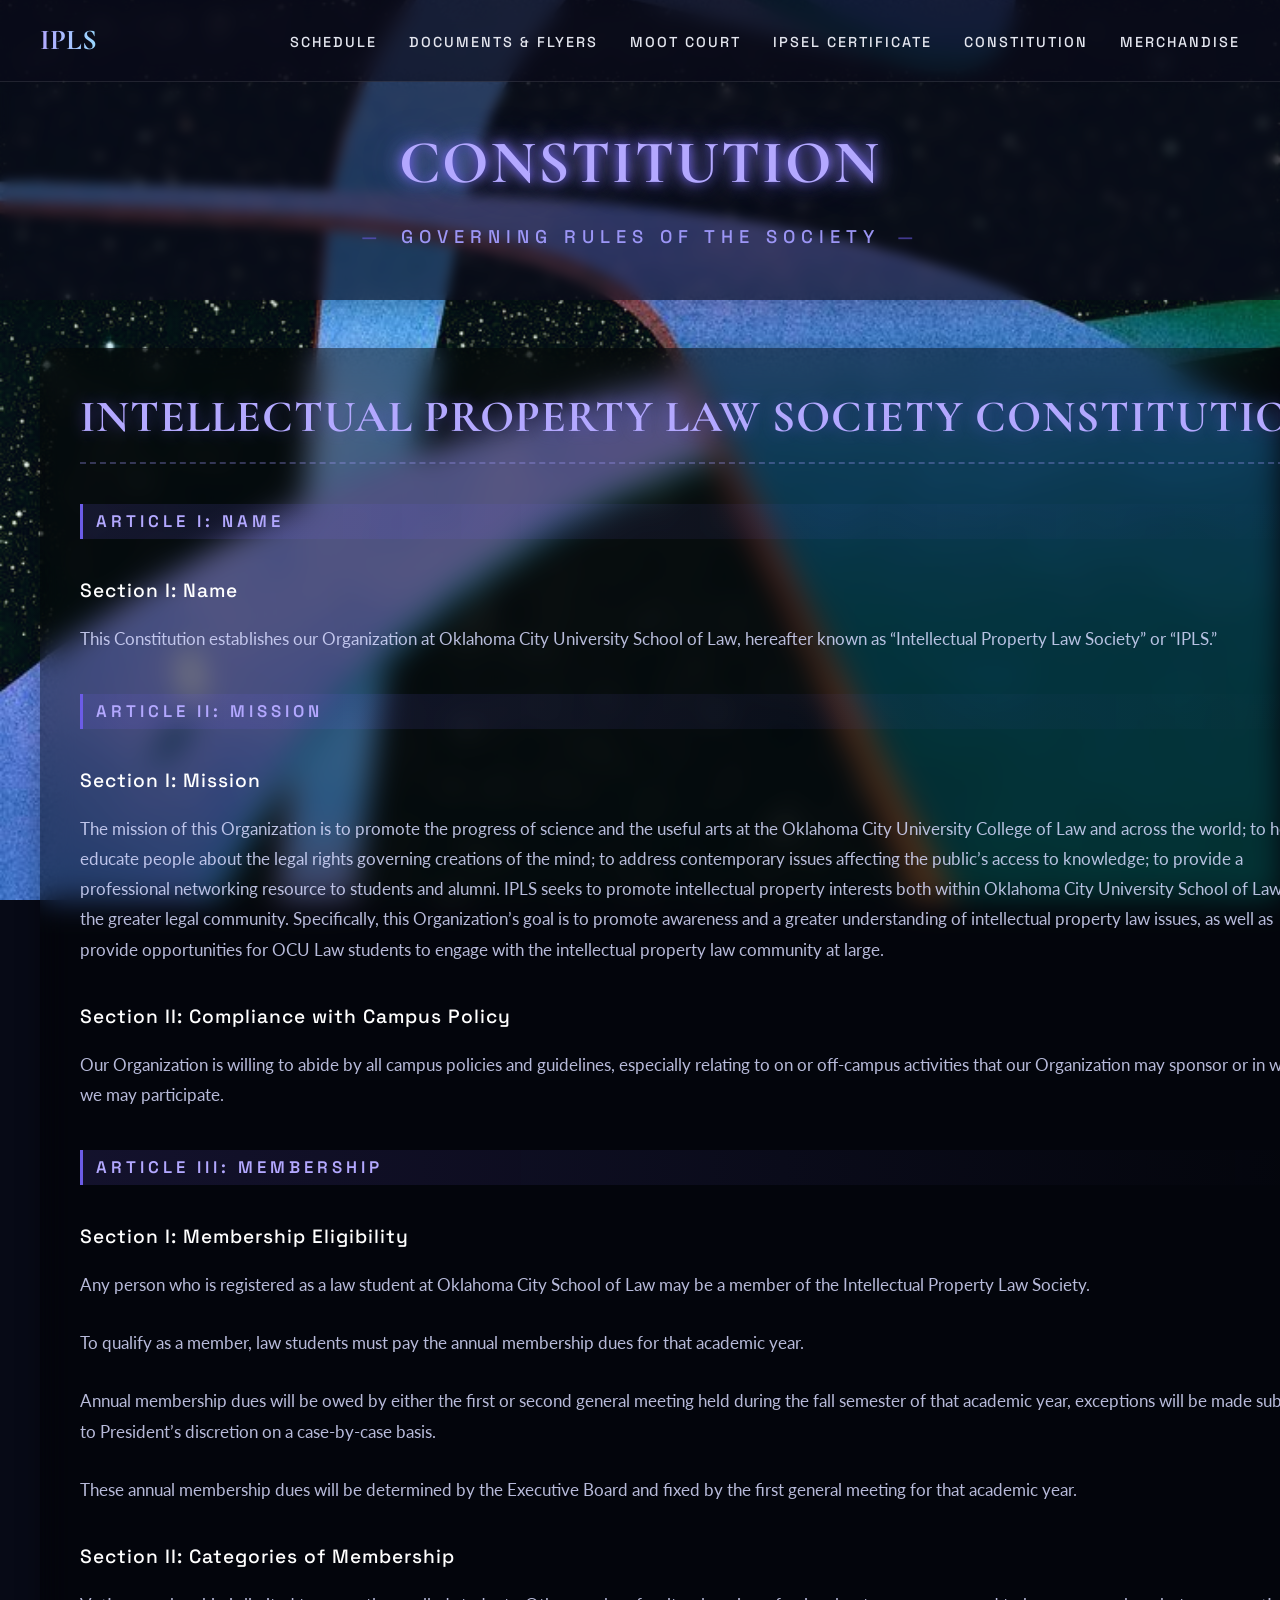
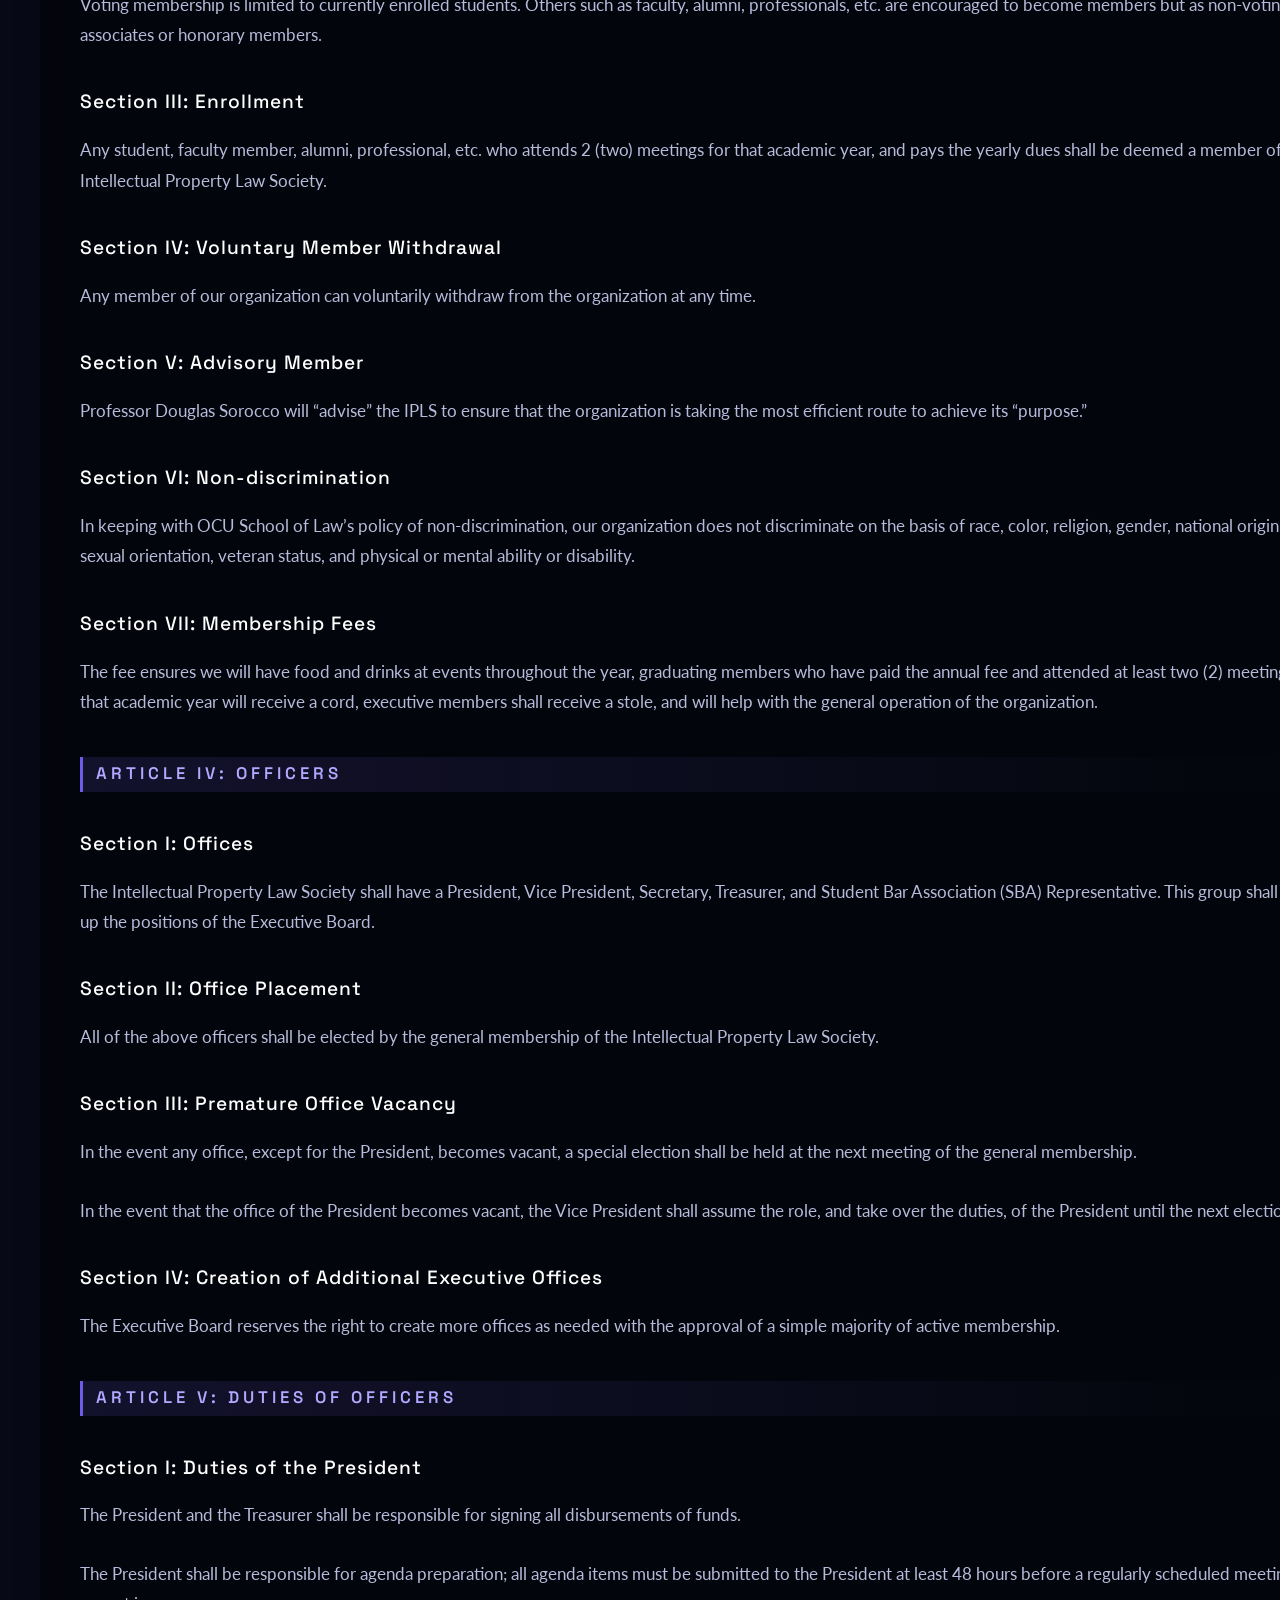
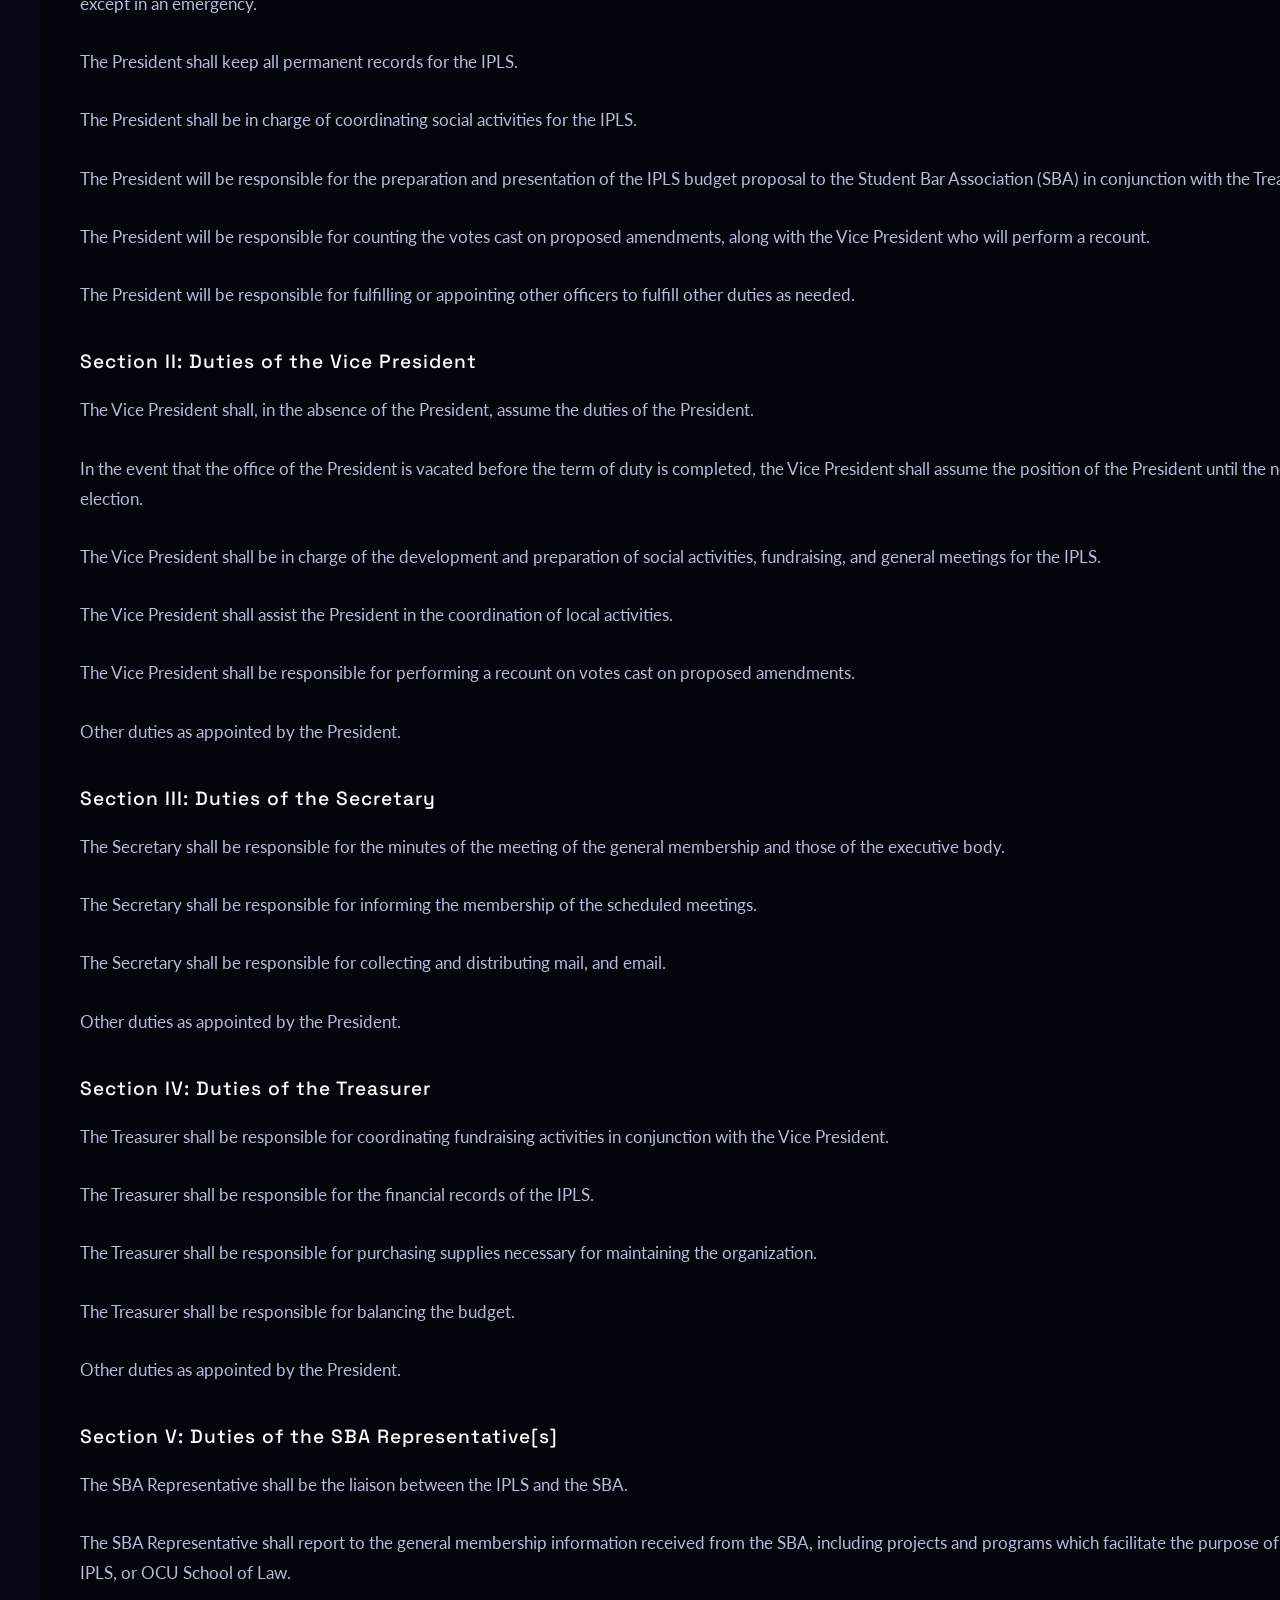
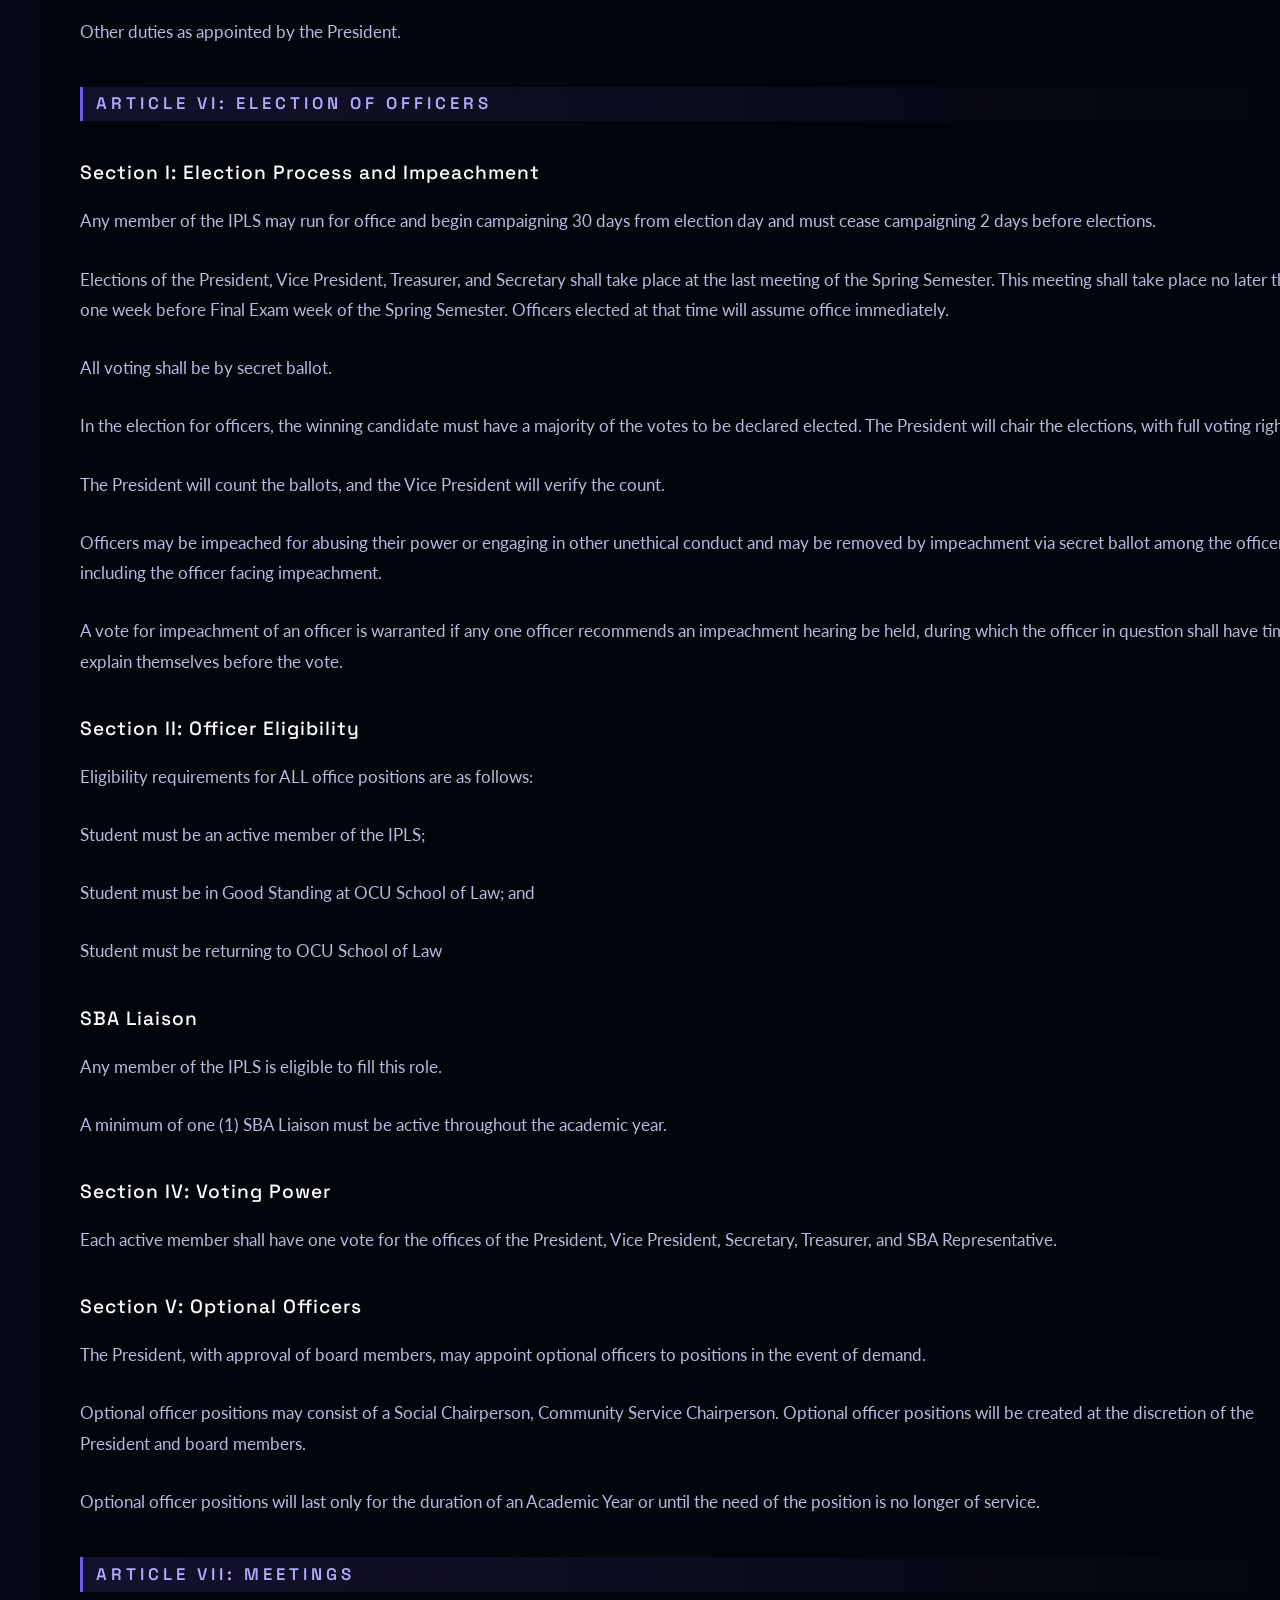
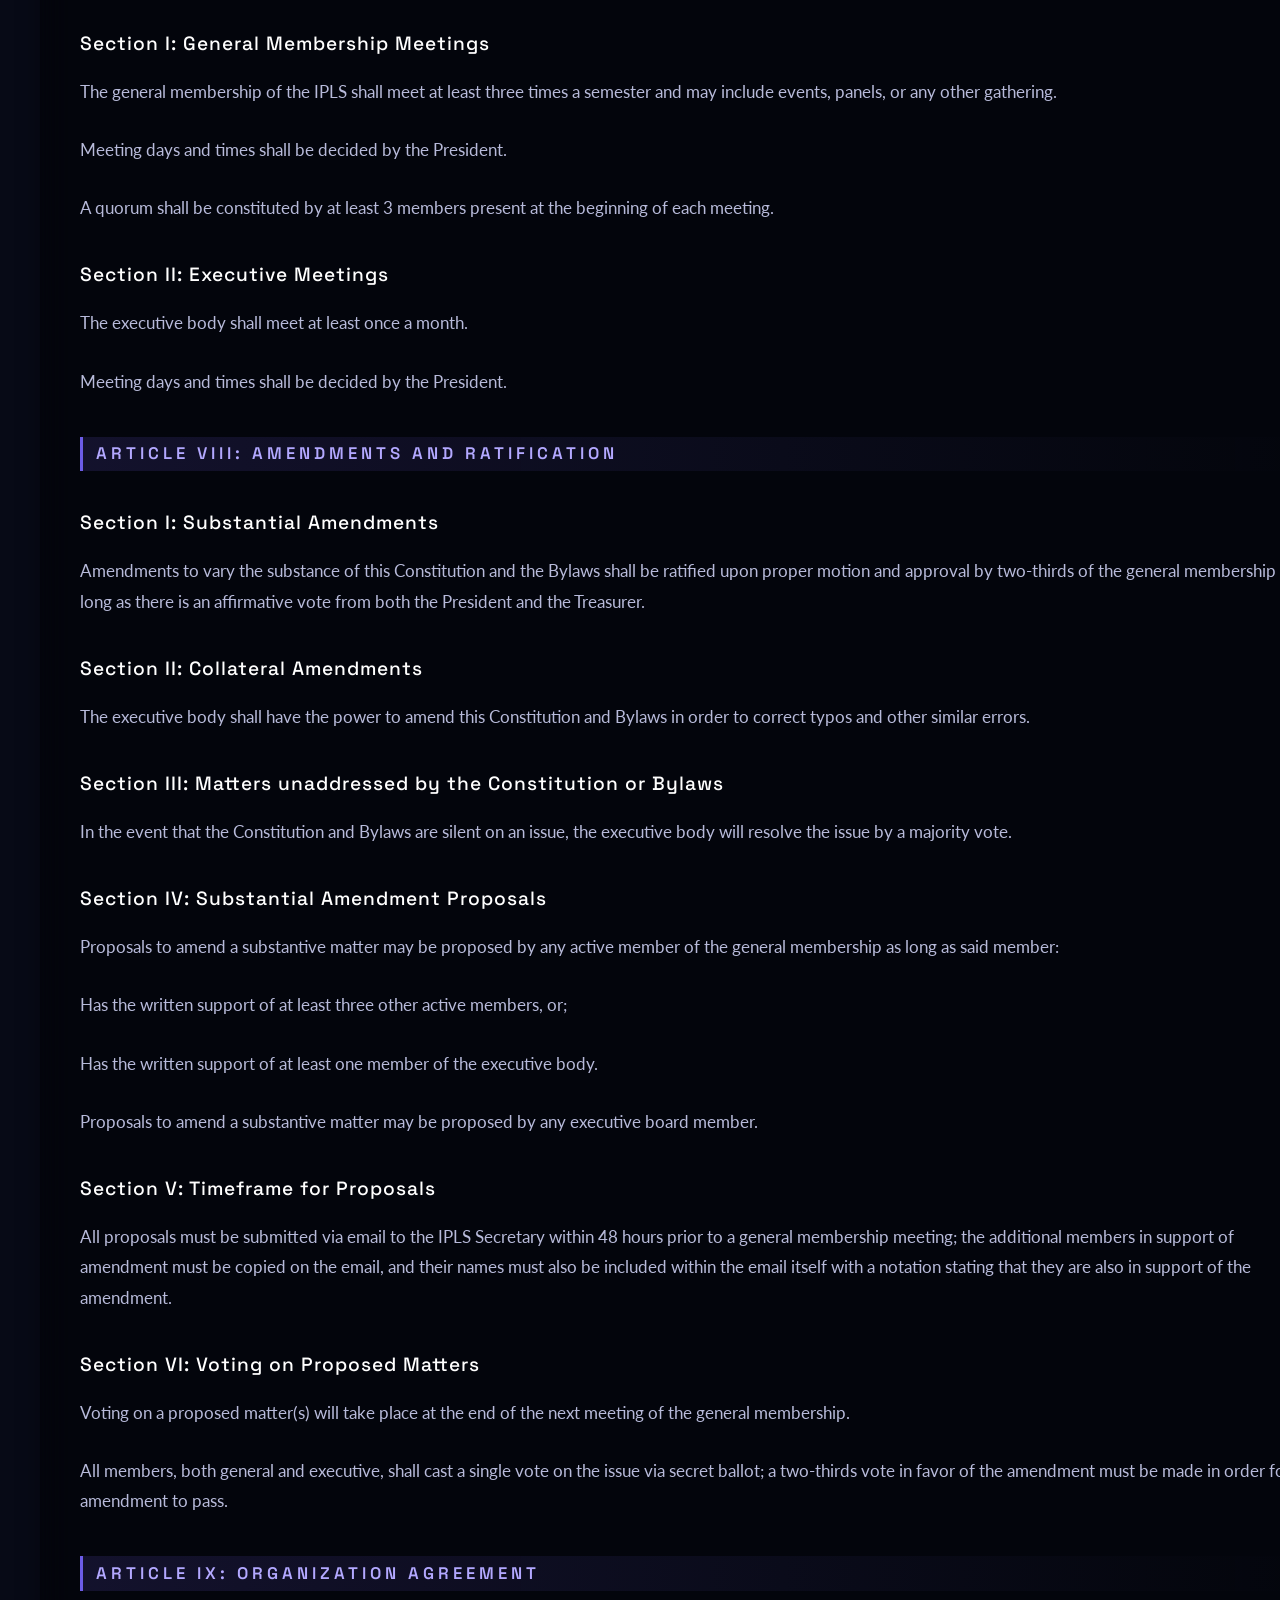
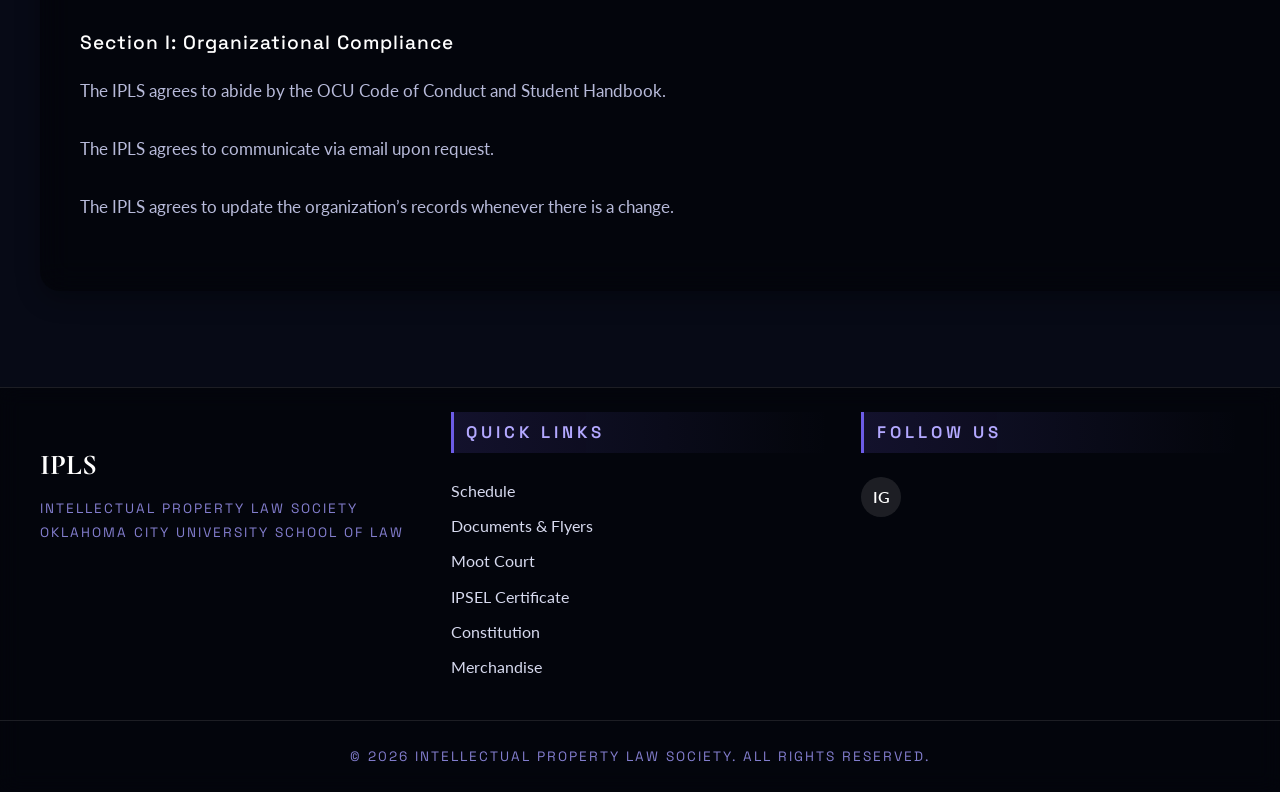
==== constitution.html @ 844cbfde "Initial IPLS website upload upload 1 -- 10/15/26" ====
<!DOCTYPE html>
<html lang="en">

<head>
  <meta charset="utf-8" />
  <meta name="viewport" content="width=device-width, initial-scale=1" />
  <title>Constitution • Intellectual Property Law Society</title>
  <link rel="icon" href="assets/images/icons/favicon.png" type="image/png" />
  <link rel="stylesheet" href="assets/css/styles.css" />
  <link
    href="https://fonts.googleapis.com/css2?family=Lato:wght@400;500&family=Cormorant+Garamond:wght@600;700&family=Space+Grotesk:wght@400;500&display=swap"
    rel="stylesheet">
  <script src="assets/js/main.js" defer></script>
</head>

<body>
  <!-- Top Navigation -->
  <nav class="top-nav">
    <div class="nav-container">
      <a href="index.html" class="nav-logo">IPLS</a>
      <div class="hamburger" id="hamburger">
        <span></span>
        <span></span>
        <span></span>
      </div>
      <ul class="nav-links" id="nav-links">
        <li><a href="schedule.html">Schedule</a></li>
        <li><a href="documents.html">Documents &amp; Flyers</a></li>
        <li><a href="moot-court.html">Moot Court</a></li>
        <li><a href="ipsel.html">IPSEL Certificate</a></li>
        <li><a href="constitution.html" class="active">Constitution</a></li>
        <li><a href="merchandise.html">Merchandise</a></li>
      </ul>
    </div>
  </nav>

  <!-- Aurora Shimmer Overlay -->
  <div class="aurora-shimmer"></div>

  <!-- Banner -->
  <header class="club-banner slide-up">
    <div class="container">
      <h1>Constitution</h1>
      <h2>Governing Rules of the Society</h2>
    </div>
  </header>

  <!-- Layout -->
  <main class="layout">
    <section class="card fade-in">
      <h1>Intellectual Property Law Society Constitution</h1>
      <h2>Article I: Name</h2>
      <h3>Section I: Name</h3>
      <p>This Constitution establishes our Organization at Oklahoma City University School of Law, hereafter known as “Intellectual Property Law Society” or “IPLS.”</p>
      <h2>Article II: Mission</h2>
      <h3>Section I: Mission</h3>
      <p>The mission of this Organization is to promote the progress of science and the useful arts at the Oklahoma City University College of Law and across the world; to help educate people about the legal rights governing creations of the mind; to address contemporary issues affecting the public’s access to knowledge; to provide a professional networking resource to students and alumni. IPLS seeks to promote intellectual property interests both within Oklahoma City University School of Law and the greater legal community. Specifically, this Organization’s goal is to promote awareness and a greater understanding of intellectual property law issues, as well as provide opportunities for OCU Law students to engage with the intellectual property law community at large.</p>
      <h3>Section II: Compliance with Campus Policy</h3>
      <p>Our Organization is willing to abide by all campus policies and guidelines, especially relating to on or off-campus activities that our Organization may sponsor or in which we may participate.</p>
      <h2>Article III: Membership</h2>
      <h3>Section I: Membership Eligibility</h3>
      <p>Any person who is registered as a law student at Oklahoma City School of Law may be a member of the Intellectual Property Law Society.</p>
      <p>To qualify as a member, law students must pay the annual membership dues for that academic year.</p>
      <p>Annual membership dues will be owed by either the first or second general meeting held during the fall semester of that academic year, exceptions will be made subject to President’s discretion on a case-by-case basis.</p>
      <p>These annual membership dues will be determined by the Executive Board and fixed by the first general meeting for that academic year.</p>
      <h3>Section II: Categories of Membership</h3>
      <p>Voting membership is limited to currently enrolled students. Others such as faculty, alumni, professionals, etc. are encouraged to become members but as non-voting associates or honorary members.</p>
      <h3>Section III: Enrollment</h3>
      <p>Any student, faculty member, alumni, professional, etc. who attends 2 (two) meetings for that academic year, and pays the yearly dues shall be deemed a member of the Intellectual Property Law Society.</p>
      <h3>Section IV: Voluntary Member Withdrawal</h3>
      <p>Any member of our organization can voluntarily withdraw from the organization at any time.</p>
      <h3>Section V: Advisory Member</h3>
      <p>Professor Douglas Sorocco will “advise” the IPLS to ensure that the organization is taking the most efficient route to achieve its “purpose.”</p>
      <h3>Section VI: Non-discrimination</h3>
      <p>In keeping with OCU School of Law’s policy of non-discrimination, our organization does not discriminate on the basis of race, color, religion, gender, national origin, age, sexual orientation, veteran status, and physical or mental ability or disability.</p>
      <h3>Section VII: Membership Fees</h3>
      <p>The fee ensures we will have food and drinks at events throughout the year, graduating members who have paid the annual fee and attended at least two (2) meetings that academic year will receive a cord, executive members shall receive a stole, and will help with the general operation of the organization.</p>
      <h2>Article IV: Officers</h2>
      <h3>Section I: Offices</h3>
      <p>The Intellectual Property Law Society shall have a President, Vice President, Secretary, Treasurer, and Student Bar Association (SBA) Representative. This group shall make up the positions of the Executive Board.</p>
      <h3>Section II: Office Placement</h3>
      <p>All of the above officers shall be elected by the general membership of the Intellectual Property Law Society.</p>
      <h3>Section III: Premature Office Vacancy</h3>
      <p>In the event any office, except for the President, becomes vacant, a special election shall be held at the next meeting of the general membership.</p>
      <p>In the event that the office of the President becomes vacant, the Vice President shall assume the role, and take over the duties, of the President until the next election.</p>
      <h3>Section IV: Creation of Additional Executive Offices</h3>
      <p>The Executive Board reserves the right to create more offices as needed with the approval of a simple majority of active membership.</p>
      <h2>Article V: Duties of Officers</h2>
      <h3>Section I: Duties of the President</h3>
      <p>The President and the Treasurer shall be responsible for signing all disbursements of funds.</p>
      <p>The President shall be responsible for agenda preparation; all agenda items must be submitted to the President at least 48 hours before a regularly scheduled meeting, except in an emergency.</p>
      <p>The President shall keep all permanent records for the IPLS.</p>
      <p>The President shall be in charge of coordinating social activities for the IPLS.</p>
      <p>The President will be responsible for the preparation and presentation of the IPLS budget proposal to the Student Bar Association (SBA) in conjunction with the Treasurer.</p>
      <p>The President will be responsible for counting the votes cast on proposed amendments, along with the Vice President who will perform a recount.</p>
      <p>The President will be responsible for fulfilling or appointing other officers to fulfill other duties as needed.</p>
      <h3>Section II: Duties of the Vice President</h3>
      <p>The Vice President shall, in the absence of the President, assume the duties of the President.</p>
      <p>In the event that the office of the President is vacated before the term of duty is completed, the Vice President shall assume the position of the President until the next election.</p>
      <p>The Vice President shall be in charge of the development and preparation of social activities, fundraising, and general meetings for the IPLS.</p>
      <p>The Vice President shall assist the President in the coordination of local activities.</p>
      <p>The Vice President shall be responsible for performing a recount on votes cast on proposed amendments.</p>
      <p>Other duties as appointed by the President.</p>
      <h3>Section III: Duties of the Secretary</h3>
      <p>The Secretary shall be responsible for the minutes of the meeting of the general membership and those of the executive body.</p>
      <p>The Secretary shall be responsible for informing the membership of the scheduled meetings.</p>
      <p>The Secretary shall be responsible for collecting and distributing mail, and email.</p>
      <p>Other duties as appointed by the President.</p>
      <h3>Section IV: Duties of the Treasurer</h3>
      <p>The Treasurer shall be responsible for coordinating fundraising activities in conjunction with the Vice President.</p>
      <p>The Treasurer shall be responsible for the financial records of the IPLS.</p>
      <p>The Treasurer shall be responsible for purchasing supplies necessary for maintaining the organization.</p>
      <p>The Treasurer shall be responsible for balancing the budget.</p>
      <p>Other duties as appointed by the President.</p>
      <h3>Section V: Duties of the SBA Representative[s]</h3>
      <p>The SBA Representative shall be the liaison between the IPLS and the SBA.</p>
      <p>The SBA Representative shall report to the general membership information received from the SBA, including projects and programs which facilitate the purpose of the IPLS, or OCU School of Law.</p>
      <p>Other duties as appointed by the President.</p>
      <h2>Article VI: Election of Officers</h2>
      <h3>Section I: Election Process and Impeachment</h3>
      <p>Any member of the IPLS may run for office and begin campaigning 30 days from election day and must cease campaigning 2 days before elections.</p>
      <p>Elections of the President, Vice President, Treasurer, and Secretary shall take place at the last meeting of the Spring Semester. This meeting shall take place no later than one week before Final Exam week of the Spring Semester. Officers elected at that time will assume office immediately.</p>
      <p>All voting shall be by secret ballot.</p>
      <p>In the election for officers, the winning candidate must have a majority of the votes to be declared elected. The President will chair the elections, with full voting rights.</p>
      <p>The President will count the ballots, and the Vice President will verify the count.</p>
      <p>Officers may be impeached for abusing their power or engaging in other unethical conduct and may be removed by impeachment via secret ballot among the officers, not including the officer facing impeachment.</p>
      <p>A vote for impeachment of an officer is warranted if any one officer recommends an impeachment hearing be held, during which the officer in question shall have time to explain themselves before the vote.</p>
      <h3>Section II: Officer Eligibility</h3>
      <p>Eligibility requirements for ALL office positions are as follows:</p>
      <p>Student must be an active member of the IPLS;</p>
      <p>Student must be in Good Standing at OCU School of Law; and</p>
      <p>Student must be returning to OCU School of Law</p>
      <h3>SBA Liaison</h3>
      <p>Any member of the IPLS is eligible to fill this role.</p>
      <p>A minimum of one (1)  SBA Liaison must be active throughout the academic year.</p>
      <h3>Section IV: Voting Power</h3>
      <p>Each active member shall have one vote for the offices of the President, Vice President, Secretary, Treasurer, and SBA Representative.</p>
      <h3>Section V: Optional Officers</h3>
      <p>The President, with approval of board members, may appoint optional officers to positions in the event of demand.</p>
      <p>Optional officer positions may consist of a Social Chairperson, Community Service Chairperson. Optional officer positions will be created at the discretion of the President and board members.</p>
      <p>Optional officer positions will last only for the duration of an Academic Year or until the need of the position is no longer of service.</p>
      <h2>Article VII: Meetings</h2>
      <h3>Section I: General Membership Meetings</h3>
      <p>The general membership of the IPLS shall meet at least three times a semester and may include events, panels, or any other gathering.</p>
      <p>Meeting days and times shall be decided by the President.</p>
      <p>A quorum shall be constituted by at least 3 members present at the beginning of each meeting.</p>
      <h3>Section II: Executive Meetings</h3>
      <p>The executive body shall meet at least once a month.</p>
      <p>Meeting days and times shall be decided by the President.</p>
      <h2>Article VIII: Amendments and Ratification</h2>
      <h3>Section I: Substantial Amendments</h3>
      <p>Amendments to vary the substance of this Constitution and the Bylaws shall be ratified upon proper motion and approval by two-thirds of the general membership as long as there is an affirmative vote from both the President and the Treasurer.</p>
      <h3>Section II: Collateral Amendments</h3>
      <p>The executive body shall have the power to amend this Constitution and Bylaws in order to correct typos and other similar errors.</p>
      <h3>Section III: Matters unaddressed by the Constitution or Bylaws</h3>
      <p>In the event that the Constitution and Bylaws are silent on an issue, the executive body will resolve the issue by a majority vote.</p>
      <h3>Section IV: Substantial Amendment Proposals</h3>
      <p>Proposals to amend a substantive matter may be proposed by any active member of the general membership as long as said member:</p>
      <p>Has the written support of at least three other active members, or;</p>
      <p>Has the written support of at least one member of the executive body.</p>
      <p>Proposals to amend a substantive matter may be proposed by any executive board member.</p>
      <h3>Section V: Timeframe for Proposals</h3>
      <p>All proposals must be submitted via email to the IPLS Secretary within 48 hours prior to a general membership meeting; the additional members in support of amendment must be copied on the email, and their names must also be included within the email itself with a notation stating that they are also in support of the amendment.</p>
      <h3>Section VI: Voting on Proposed Matters</h3>
      <p>Voting on a proposed matter(s) will take place at the end of the next meeting of the general membership.</p>
      <p>All members, both general and executive, shall cast a single vote on the issue via secret ballot; a two-thirds vote in favor of the amendment must be made in order for the amendment to pass.</p>
      <h2>Article IX: Organization Agreement</h2>
      <h3>Section I: Organizational Compliance</h3>
      <p>The IPLS agrees to abide by the OCU Code of Conduct and Student Handbook.</p>
      <p>The IPLS agrees to communicate via email upon request.</p>
      <p>The IPLS agrees to update the organization’s records whenever there is a change.</p>
    </section>
  </main>

  <!-- Site Footer -->
  <footer class="site-footer">
    <div class="footer-inner">
      <div class="footer-grid">
        <div class="footer-brand">
          <h3>IPLS</h3>
          <p>Intellectual Property Law Society<br>Oklahoma City University School of Law</p>
        </div>
        <div class="footer-links">
          <h4>Quick Links</h4>
          <ul>
            <li><a href="schedule.html">Schedule</a></li>
            <li><a href="documents.html">Documents &amp; Flyers</a></li>
            <li><a href="moot-court.html">Moot Court</a></li>
            <li><a href="ipsel.html">IPSEL Certificate</a></li>
            <li><a href="constitution.html">Constitution</a></li>
            <li><a href="merchandise.html">Merchandise</a></li>
          </ul>
        </div>
        <div class="footer-social">
          <h4>Follow Us</h4>
          <div class="social-icons">
            <a href="[INSERT INSTAGRAM LINK HERE]" target="_blank" rel="noopener noreferrer" class="social-icon" title="Follow Us on Instagram">IG</a>
          </div>
        </div>
      </div>
      <div class="footer-bottom">
        <p>&copy; 2026 Intellectual Property Law Society. All rights reserved.</p>
      </div>
    </div>
  </footer>
</body>

</html>
---- assets/css/styles.css ----
/* ================================
   OCU LAW | IPLS Website Styles
   Theme: Cosmic Highways Edition
   ================================ */

/* --- Global Typography & Background --- */
html,
body {
  background-color: #070a16;
  /* fallback tone */
}

body {
  font-family: "Lato", sans-serif;
  line-height: 1.7;
  color: #d8dbff;
  margin: 0;

  /* Background image: Cosmic Highways */
  background:
    linear-gradient(rgba(5, 10, 25, 0.85), rgba(5, 10, 25, 0.85)),
    url("../images/backgrounds/Cosmic-Highways.jpg") center bottom / cover no-repeat fixed;
  background-attachment: fixed;
  background-size: cover;
  background-repeat: no-repeat;
  background-blend-mode: lighten;
  animation: cosmicDrift 240s ease-in-out infinite alternate;
  overflow-x: hidden;
}

/* Subtle animated cosmic drift */
@keyframes cosmicDrift {
  0% {
    background-position: center bottom;
  }

  50% {
    background-position: center 85%;
  }

  100% {
    background-position: center bottom;
  }
}

/* --- Aurora shimmer overlay (optional artistic glow) --- */
.aurora-shimmer {
  position: fixed;
  inset: 0;
  background: linear-gradient(120deg,
      rgba(150, 200, 255, 0.05),
      rgba(255, 200, 250, 0.08),
      rgba(180, 255, 230, 0.05));
  background-size: 400% 400%;
  mix-blend-mode: overlay;
  animation: auroraFlow 90s ease-in-out infinite;
  pointer-events: none;
  z-index: -1;
}

@keyframes auroraFlow {
  0% {
    background-position: 0% 50%;
  }

  50% {
    background-position: 100% 50%;
  }

  100% {
    background-position: 0% 50%;
  }
}

/* --- Banner --- */
.club-banner {
  position: relative;
  text-align: center;
  padding: 3rem 0;
  background: rgba(10, 10, 25, 0.65);
  backdrop-filter: blur(6px);
  box-shadow: 0 6px 30px rgba(0, 0, 0, 0.25);
}

.club-banner h1 {
  font-family: "Cormorant Garamond", serif;
  font-size: 3.8rem; /* Adjusted slightly to fit single line better */
  font-weight: 700;
  letter-spacing: 2px;
  line-height: 1.1;
  margin: 0;
  color: #b3a8ff;
  text-transform: uppercase;
  white-space: nowrap; /* Force 1 line */
  animation: retroGlowShift 8s ease-in-out infinite alternate;
  text-shadow:
    0 0 10px #6c5ce7,
    0 0 20px #a29bfe,
    0 0 40px rgba(108, 92, 231, 0.4);
}

@keyframes retroGlowShift {
  0% { color: #b3a8ff; } /* Pale lavender */
  50% { color: #ffd6ff; } /* Pale pink */
  100% { color: #9ad8ff; } /* Pale cyan */
}

.club-banner h2 {
  font-family: "Space Grotesk", sans-serif;
  font-size: 1.15rem;
  font-weight: 500;
  letter-spacing: 6px;
  color: #a29bfe;
  opacity: 0.95;
  margin: 1.5rem 0 0 0;
  text-transform: uppercase;
  position: relative;
  display: inline-block;
  padding: 0 1rem;
}

.club-banner h2::before,
.club-banner h2::after {
  content: "—";
  position: absolute;
  color: #6c5ce7;
  opacity: 0.6;
}

.club-banner h2::before { left: -1.5rem; }
.club-banner h2::after { right: -1.5rem; }

/* --- Layout --- */
.layout {
  display: flex;
  flex-wrap: wrap;
  gap: 2rem;
  padding: 3rem 2rem;
  max-width: 1200px;
  margin: 0 auto;
}

/* --- Sidebar --- */
.sidebar {
  flex: 1 1 220px;
  max-width: 250px;
  padding: 1.25rem;
  background: rgba(0, 0, 0, 0.4);
  border-radius: 1rem;
  box-shadow: 0 4px 16px rgba(0, 0, 0, 0.25);
  backdrop-filter: blur(12px);
}

.sidebar ul {
  list-style: none;
  padding: 0;
  margin: 0;
}

.sidebar li {
  margin-bottom: 0.9rem;
}

.sidebar a {
  font-family: "Space Grotesk", sans-serif;
  color: #a29bfe;
  text-decoration: none;
  font-weight: 500;
  text-transform: uppercase;
  letter-spacing: 2px;
  font-size: 0.9rem;
  transition: color 0.3s ease, transform 0.2s ease;
}

.sidebar a:hover {
  color: #ffd4f8;
  transform: translateX(4px);
}

/* --- Main Card --- */
.card {
  flex: 3 1 700px;
  background: rgba(0, 0, 0, 0.45);
  backdrop-filter: blur(15px);
  border-radius: 1.25rem;
  padding: 2.5rem;
  box-shadow: 0 8px 25px rgba(0, 0, 0, 0.3);
  transition: transform 0.3s ease, box-shadow 0.3s ease;
}

.card:hover {
  transform: translateY(-2px);
  box-shadow: 0 12px 30px rgba(0, 0, 0, 0.4);
}

.card h1,
.card h2,
.card h3 {
  color: #ffffff;
  font-family: "Space Grotesk", sans-serif;
  font-weight: 500;
  margin-top: 2.5rem;
  margin-bottom: 1.25rem;
  line-height: 1.3;
}

.card h1 {
  font-family: "Cormorant Garamond", serif;
  font-size: 2.8rem; /* Adjusted to fit layout without wrapping */
  font-weight: 700;
  letter-spacing: 1px;
  margin-top: 0;
  margin-bottom: 2.5rem;
  text-transform: uppercase;
  color: #b3a8ff;
  white-space: nowrap; /* Force 1 line */
  animation: retroGlowShift 8s ease-in-out infinite alternate;
  text-shadow: 0 0 15px rgba(108, 92, 231, 0.5);
  border-bottom: 2px dashed rgba(162, 155, 254, 0.3);
  padding-bottom: 1rem;
}

.card h2 {
  font-size: 1.05rem;
  letter-spacing: 4px;
  text-transform: uppercase;
  color: #b3a8ff;
  border-left: 3px solid #6c5ce7;
  padding-left: 0.8rem;
  margin-bottom: 1.5rem;
  display: block;
  background: linear-gradient(90deg, rgba(108, 92, 231, 0.15) 0%, transparent 100%);
  padding: 0.4rem 0.8rem;
  font-weight: 600;
}

.card h3 {
  font-size: 1.2rem;
  letter-spacing: 1px;
}

.card p {
  color: #d8dbff;
  font-family: "Lato", sans-serif;
  font-size: 1.05rem;
  line-height: 1.8;
  margin-bottom: 1.75rem;
  font-weight: 400;
  opacity: 0.85;
}

.card ul {
  font-family: "Lato", sans-serif;
  color: #d8dbff;
  font-size: 1.05rem;
  line-height: 1.8;
  margin-bottom: 2rem;
  padding-left: 0;
  list-style: none;
  /* Custom markers */
}

.card li {
  margin-bottom: 0.85rem;
  padding-left: 1.5rem;
  position: relative;
  opacity: 0.85;
}

.card li::before {
  content: "▹";
  /* Retro-tech bullet */
  position: absolute;
  left: 0;
  color: #a29bfe;
  font-size: 1.1rem;
}

/* --- Executive Board Grid --- */
.board-grid {
  display: grid;
  grid-template-columns: repeat(auto-fit, minmax(250px, 1fr));
  gap: 1.5rem;
  margin-top: 2rem;
}

.board-card {
  background: rgba(0, 0, 0, 0.45);
  backdrop-filter: blur(12px);
  border-radius: 1rem;
  padding: 1.5rem;
  box-shadow: 0 4px 20px rgba(0, 0, 0, 0.25);
  transition: transform 0.3s ease, box-shadow 0.3s ease;
}

.board-card:hover {
  transform: translateY(-3px);
  box-shadow: 0 8px 25px rgba(0, 0, 0, 0.4);
}

.board-card h3 {
  font-family: "Space Grotesk", sans-serif;
  font-size: 1.35rem;
  letter-spacing: 1.5px;
  text-transform: uppercase;
  color: #e8e4ff;
  margin-top: 0;
  margin-bottom: 0.4rem;
  text-shadow: 0 0 5px rgba(232, 228, 255, 0.4);
}

.board-card .role {
  font-family: "Space Grotesk", sans-serif;
  font-size: 0.85rem;
  letter-spacing: 2px;
  text-transform: uppercase;
  font-weight: 500;
  color: #a29bfe;
  margin-bottom: 1rem;
}

.board-card p {
  font-family: "Lato", sans-serif;
  font-size: 0.95rem;
  line-height: 1.6;
  opacity: 0.85;
}

.board-card .chip {
  display: inline-block;
  background: rgba(162, 155, 254, 0.15);
  color: #d8dbff;
  border-radius: 4px;
  padding: 0.3rem 0.6rem;
  font-family: "Space Grotesk", sans-serif;
  font-size: 0.75rem;
  text-transform: uppercase;
  letter-spacing: 1px;
  margin-right: 0.4rem;
  margin-bottom: 0.4rem;
}

/* --- Headshots --- */
.headshot {
  width: 100px;
  height: 100px;
  border-radius: 50%;
  object-fit: cover;
  margin-bottom: 1rem;
  border: 3px solid rgba(255, 255, 255, 0.2);
  box-shadow: 0 4px 15px rgba(0, 0, 0, 0.3);
  display: block;
}

/* --- Card Links (e.g., LinkedIn) --- */
.card-contact-row {
  display: flex;
  align-items: center;
  justify-content: flex-start;
  gap: 1.5rem;
  margin-top: 0.5rem;
}

.card-contact-row .mailto {
  margin: 0;
}

.card-social-link {
  display: inline-flex;
  align-items: center;
  justify-content: center;
  width: 32px;
  height: 32px;
  color: #c8baff;
  text-decoration: none;
  border-radius: 50%;
  background: rgba(255, 255, 255, 0.05);
  transition: all 0.3s ease;
}

.card-social-link:hover {
  background: rgba(255, 255, 255, 0.15);
  color: #fff;
  transform: translateY(-2px);
  box-shadow: 0 4px 10px rgba(162, 155, 254, 0.2);
}

.card-social-link svg {
  width: 16px;
  height: 16px;
  fill: currentColor;
}

/* --- Advisor Section (Improved Spacing & Readability) --- */
.advisor {
  margin-top: 4rem;
  /* more space above */
  padding: 2rem 0 3.5rem 0;
  /* padding top/bottom for breathing room */
  border-top: 1px solid rgba(255, 255, 255, 0.15);
  display: grid;
  grid-template-columns: 1.2fr 2.8fr;
  gap: 2rem;
  max-width: 1100px;
  margin-left: auto;
  margin-right: auto;
}

.advisor h2.footer-heading {
  margin-top: 0;
}

.advisor h3 {
  font-family: "Space Grotesk", sans-serif;
  font-size: 1.35rem;
  letter-spacing: 1.5px;
  text-transform: uppercase;
  color: #ffffff;
  margin-top: 0;
  margin-bottom: 0.8rem;
  text-shadow: 0 0 8px rgba(255, 255, 255, 0.3);
}

.advisor p {
  font-family: "Lato", sans-serif;
  color: #d8dbff;
  font-size: 1rem;
  line-height: 1.7;
  opacity: 0.85;
}

@media (max-width: 768px) {
  .advisor {
    grid-template-columns: 1fr;
    padding: 1.5rem 1rem 3rem 1rem;
  }
}

.footer-heading {
  font-family: "Space Grotesk", sans-serif;
  font-size: 1.05rem;
  letter-spacing: 4px;
  text-transform: uppercase;
  color: #b3a8ff;
  font-weight: 600;
  border-left: 3px solid #6c5ce7;
  background: linear-gradient(90deg, rgba(108, 92, 231, 0.15) 0%, transparent 100%);
  padding: 0.4rem 0.8rem;
  display: block;
  margin-bottom: 1.5rem;
}

/* --- Footer --- */
.site-footer {
  background: rgba(0, 0, 0, 0.45);
  backdrop-filter: blur(10px);
  text-align: center;
  padding: 1.5rem 0;
  border-top: 1px solid rgba(255, 255, 255, 0.1);
  margin-top: 3rem;
}

.site-footer .footer-inner p {
  font-family: "Space Grotesk", sans-serif;
  color: #a29bfe;
  font-size: 0.85rem;
  letter-spacing: 2px;
  text-transform: uppercase;
  opacity: 0.8;
  margin: 0;
}

/* --- Top Navigation --- */
.top-nav {
  position: sticky;
  top: 0;
  z-index: 1000;
  background: rgba(10, 10, 25, 0.85);
  backdrop-filter: blur(10px);
  border-bottom: 1px solid rgba(255, 255, 255, 0.1);
  padding: 1rem 0;
}

.nav-container {
  max-width: 1200px;
  margin: 0 auto;
  padding: 0 2rem;
  display: flex;
  justify-content: space-between;
  align-items: center;
}

.nav-logo {
  font-family: "Cormorant Garamond", serif;
  font-size: 1.8rem;
  font-weight: 700;
  color: #fff;
  text-decoration: none;
  background: linear-gradient(90deg, #b3a8ff, #9ad8ff);
  -webkit-background-clip: text;
  background-clip: text;
  -webkit-text-fill-color: transparent;
  color: transparent;
}

.nav-links {
  list-style: none;
  display: flex;
  gap: 2rem;
  margin: 0;
  padding: 0;
}

.nav-links a {
  font-family: "Space Grotesk", sans-serif;
  text-transform: uppercase;
  letter-spacing: 2px;
  color: #e4e6ef;
  text-decoration: none;
  font-weight: 500;
  font-size: 0.9rem;
  transition: color 0.3s ease;
}

.nav-links a:hover {
  color: #ffd4f8;
}

.hamburger {
  display: none;
  flex-direction: column;
  cursor: pointer;
  gap: 5px;
}

.hamburger span {
  width: 25px;
  height: 3px;
  background-color: #e4e6ef;
  border-radius: 3px;
  transition: all 0.3s ease;
}

/* --- Engagement Section --- */
.engage-section {
  max-width: 1200px;
  margin: 4rem auto;
  padding: 0 2rem;
}

.engage-container {
  display: grid;
  grid-template-columns: 1fr 1fr;
  gap: 2rem;
}

.contact-form-box,
.newsletter-box,
.social-invitation-box {
  background: rgba(0, 0, 0, 0.45);
  backdrop-filter: blur(12px);
  border-radius: 1rem;
  padding: 2rem;
  box-shadow: 0 4px 20px rgba(0, 0, 0, 0.25);
  display: flex;
  flex-direction: column;
  justify-content: space-between;
}

.contact-form-box h2,
.newsletter-box h2,
.social-invitation-box h2 {
  font-family: "Space Grotesk", sans-serif;
  font-size: 1.05rem;
  letter-spacing: 4px;
  text-transform: uppercase;
  color: #b3a8ff;
  font-weight: 600;
  border-left: 3px solid #6c5ce7;
  background: linear-gradient(90deg, rgba(108, 92, 231, 0.15) 0%, transparent 100%);
  padding: 0.4rem 0.8rem;
  display: block;
  margin-top: 0;
  margin-bottom: 1.25rem;
}

.btn-instagram {
  display: inline-flex;
  align-items: center;
  justify-content: center;
  gap: 0.5rem;
  padding: 0.85rem 1.5rem;
  background: linear-gradient(135deg, #833ab4, #fd1d1d, #fcb045);
  color: #fff;
  text-decoration: none;
  font-family: "Space Grotesk", sans-serif;
  font-weight: 700;
  font-size: 0.95rem;
  letter-spacing: 1px;
  border-radius: 30px;
  box-shadow: 0 4px 15px rgba(253, 29, 29, 0.35);
  transition: transform 0.25s ease, box-shadow 0.25s ease;
  margin-top: 1rem;
}

.btn-instagram:hover {
  transform: translateY(-3px);
  box-shadow: 0 8px 25px rgba(253, 29, 29, 0.55);
}

.contact-form-box input,
.contact-form-box textarea,
.newsletter-box input {
  width: 100%;
  padding: 0.8rem;
  margin-bottom: 1rem;
  background: rgba(255, 255, 255, 0.05);
  border: 1px solid rgba(162, 155, 254, 0.2);
  border-radius: 4px;
  color: #fff;
  font-family: "Space Grotesk", sans-serif;
  letter-spacing: 1px;
  box-sizing: border-box;
  transition: border-color 0.3s ease;
}

.contact-form-box input::placeholder,
.contact-form-box textarea::placeholder,
.newsletter-box input::placeholder {
  color: rgba(255, 255, 255, 0.5);
}

.contact-form-box input:focus,
.contact-form-box textarea:focus,
.newsletter-box input:focus {
  outline: none;
  border-color: #b3a8ff;
  background: rgba(255, 255, 255, 0.15);
}

.btn {
  background: linear-gradient(90deg, #6c5ce7, #a29bfe);
  color: #fff;
  border: none;
  padding: 0.8rem 1.5rem;
  border-radius: 4px;
  font-family: "Space Grotesk", sans-serif;
  text-transform: uppercase;
  letter-spacing: 2px;
  font-weight: 500;
  cursor: pointer;
  transition: opacity 0.3s, transform 0.2s;
  width: 100%;
}

.btn:hover {
  opacity: 0.9;
  transform: translateY(-2px);
}

.btn-outline {
  background: transparent;
  border: 2px solid #a29bfe;
  color: #a29bfe;
}

.btn-outline:hover {
  background: rgba(162, 155, 254, 0.1);
}

/* --- Redesigned Footer --- */
.footer-grid {
  display: grid;
  grid-template-columns: repeat(auto-fit, minmax(200px, 1fr));
  gap: 2rem;
  text-align: left;
  margin-bottom: 2rem;
  max-width: 1200px;
  margin-left: auto;
  margin-right: auto;
  padding: 0 2rem;
}

.footer-brand h3 {
  color: #fff;
  font-family: "Cormorant Garamond", serif;
  font-size: 1.8rem;
  margin-bottom: 0.5rem;
}

.footer-brand p {
  color: #d7daef;
  font-family: inherit;
}

.footer-links ul {
  list-style: none;
  padding: 0;
  margin: 0;
}

.footer-links h4,
.footer-social h4 {
  font-family: "Space Grotesk", sans-serif;
  font-size: 1.05rem;
  letter-spacing: 4px;
  text-transform: uppercase;
  color: #b3a8ff;
  font-weight: 600;
  border-left: 3px solid #6c5ce7;
  background: linear-gradient(90deg, rgba(108, 92, 231, 0.15) 0%, transparent 100%);
  padding: 0.4rem 0.8rem;
  display: block;
  margin-top: 0;
  margin-bottom: 1.5rem;
}

.footer-links li {
  margin-bottom: 0.5rem;
}

.footer-links a {
  color: #d7daef;
  text-decoration: none;
  transition: color 0.3s;
}

.footer-links a:hover {
  color: #ffd4f8;
}

.footer-social .social-icons {
  display: flex;
  gap: 1rem;
}

.social-icon {
  display: inline-flex;
  align-items: center;
  justify-content: center;
  width: 40px;
  height: 40px;
  background: rgba(255, 255, 255, 0.1);
  border-radius: 50%;
  color: #fff;
  text-decoration: none;
  font-weight: 600;
  transition: background 0.3s, transform 0.2s;
}

.social-icon:hover {
  background: rgba(255, 255, 255, 0.2);
  transform: translateY(-2px);
}

.footer-bottom {
  text-align: center;
  border-top: 1px solid rgba(255, 255, 255, 0.1);
  padding-top: 1.5rem;
}

/* --- Animations --- */
.fade-in {
  opacity: 0;
  transition: opacity 0.8s ease-out;
}

.slide-up {
  opacity: 0;
  transform: translateY(30px);
  transition: opacity 0.8s ease-out, transform 0.8s ease-out;
}

.appear {
  opacity: 1;
  transform: translateY(0);
}

/* --- Responsive --- */
@media (max-width: 768px) {
  .layout {
    flex-direction: column;
    padding: 2rem 1rem;
  }

  .sidebar {
    max-width: 100%;
  }

  .card {
    padding: 1.5rem;
  }

  .club-banner h1 {
    font-size: 2.6rem;
  }

  .club-banner h2 {
    font-size: 1.1rem;
  }

  .engage-container {
    grid-template-columns: 1fr;
  }

  .hamburger {
    display: flex;
  }

  .nav-links {
    position: absolute;
    top: 100%;
    left: 0;
    width: 100%;
    background: rgba(10, 10, 25, 0.95);
    flex-direction: column;
    align-items: center;
    padding: 1rem 0;
    gap: 1.5rem;
    clip-path: inset(0 0 100% 0);
    transition: clip-path 0.4s ease-in-out;
  }

  .nav-links.active {
    clip-path: inset(0 0 0 0);
  }

  .hamburger.active span:nth-child(1) {
    transform: rotate(45deg) translate(5px, 5px);
  }

  .hamburger.active span:nth-child(2) {
    opacity: 0;
  }

  .hamburger.active span:nth-child(3) {
    transform: rotate(-45deg) translate(6px, -6px);
  }
}

/* --- Merchandise Store & Product Configurator --- */
.merch-info-banner {
  background: rgba(10, 18, 38, 0.85);
  backdrop-filter: blur(10px);
  border: 1px solid rgba(179, 168, 255, 0.3);
  border-left: 4px solid #6c5ce7;
  border-radius: 0.75rem;
  padding: 1.25rem 1.5rem;
  margin-bottom: 2rem;
  box-shadow: 0 4px 20px rgba(0, 0, 0, 0.25);
}

.merch-info-banner h3 {
  margin: 0 0 0.5rem 0;
  color: #b3a8ff;
  font-family: 'Space Grotesk', sans-serif;
  font-size: 1.2rem;
}

.merch-info-banner ul {
  margin: 0.5rem 0 0 1.25rem;
  padding: 0;
  font-size: 0.95rem;
  color: #d8dbff;
}

.merch-info-banner li {
  margin-bottom: 0.35rem;
}

.merch-grid {
  display: grid;
  grid-template-columns: repeat(auto-fit, minmax(280px, 1fr));
  gap: 2rem;
  margin: 2rem 0;
}

.merch-card {
  background: rgba(15, 20, 38, 0.75);
  backdrop-filter: blur(10px);
  border: 1px solid rgba(179, 168, 255, 0.2);
  border-radius: 1rem;
  padding: 1.5rem;
  display: flex;
  flex-direction: column;
  justify-content: space-between;
  transition: transform 0.3s ease, border-color 0.3s ease, box-shadow 0.3s ease;
  box-shadow: 0 8px 24px rgba(0, 0, 0, 0.3);
}

.merch-card:hover {
  transform: translateY(-6px);
  border-color: rgba(179, 168, 255, 0.5);
  box-shadow: 0 12px 32px rgba(108, 92, 231, 0.25);
}

.merch-img-container {
  position: relative;
  width: 100%;
  height: 240px;
  border-radius: 0.75rem;
  overflow: hidden;
  background: rgba(0, 0, 0, 0.4);
  display: flex;
  align-items: center;
  justify-content: center;
  margin-bottom: 1.25rem;
  border: 1px solid rgba(255, 255, 255, 0.08);
}

.merch-img-container img {
  max-width: 90%;
  max-height: 90%;
  object-fit: contain;
  transition: transform 0.3s ease;
}

.merch-card:hover .merch-img-container img {
  transform: scale(1.05);
}

/* --- Vendor Photo Gallery Strip --- */
.photo-gallery-wrapper {
  margin-bottom: 1rem;
}

.photo-gallery-wrapper label {
  display: flex;
  justify-content: space-between;
  align-items: center;
  font-size: 0.85rem;
  font-weight: 600;
  letter-spacing: 1px;
  text-transform: uppercase;
  color: #a29bfe;
  margin-bottom: 0.4rem;
}

.photo-gallery-strip {
  display: flex;
  gap: 0.5rem;
  overflow-x: auto;
  padding: 0.4rem 0.2rem 0.6rem 0.2rem;
  scroll-behavior: smooth;
  /* Scrollbar styling */
  scrollbar-width: thin;
  scrollbar-color: #6c5ce7 rgba(255, 255, 255, 0.05);
}

.photo-gallery-strip::-webkit-scrollbar {
  height: 6px;
}

.photo-gallery-strip::-webkit-scrollbar-track {
  background: rgba(0, 0, 0, 0.2);
  border-radius: 3px;
}

.photo-gallery-strip::-webkit-scrollbar-thumb {
  background: #6c5ce7;
  border-radius: 3px;
}

.photo-thumb {
  flex: 0 0 54px;
  height: 54px;
  border-radius: 8px;
  border: 2px solid rgba(255, 255, 255, 0.15);
  background: rgba(0, 0, 0, 0.5);
  overflow: hidden;
  cursor: pointer;
  transition: all 0.2s ease;
  display: flex;
  align-items: center;
  justify-content: center;
  position: relative;
}

.photo-thumb img {
  max-width: 95%;
  max-height: 95%;
  object-fit: contain;
  transition: transform 0.2s ease;
}

.photo-thumb:hover {
  border-color: #a29bfe;
  transform: translateY(-2px);
}

.photo-thumb.active {
  border-color: #faab1f;
  box-shadow: 0 0 10px rgba(250, 171, 31, 0.6);
  transform: scale(1.05);
}

.photo-thumb .thumb-number {
  position: absolute;
  bottom: 2px;
  right: 2px;
  background: rgba(0, 0, 0, 0.75);
  color: #fff;
  font-size: 0.65rem;
  font-weight: 700;
  padding: 1px 4px;
  border-radius: 4px;
  line-height: 1;
}

.photo-thumb.details-thumb {
  border-color: #6c5ce7;
  background: rgba(108, 92, 231, 0.25);
}

.photo-thumb.details-thumb .thumb-number {
  background: #6c5ce7;
  color: #fff;
  font-size: 0.6rem;
  letter-spacing: 0.5px;
}

.btn-view-specs {
  width: 100%;
  padding: 0.5rem 0.75rem;
  background: rgba(108, 92, 231, 0.15);
  border: 1px solid rgba(179, 168, 255, 0.3);
  color: #b3a8ff;
  border-radius: 0.5rem;
  font-size: 0.85rem;
  font-weight: 600;
  cursor: pointer;
  transition: all 0.2s ease;
  margin-bottom: 0.75rem;
  display: inline-flex;
  align-items: center;
  justify-content: center;
  gap: 0.4rem;
}

.btn-view-specs:hover {
  background: rgba(108, 92, 231, 0.35);
  border-color: #a29bfe;
  color: #fff;
  box-shadow: 0 0 10px rgba(162, 155, 254, 0.3);
}

.merch-badge {
  position: absolute;
  top: 10px;
  right: 10px;
  background: linear-gradient(135deg, #6c5ce7, #a29bfe);
  color: #fff;
  font-weight: 700;
  font-size: 0.9rem;
  padding: 0.25rem 0.75rem;
  border-radius: 20px;
  box-shadow: 0 2px 8px rgba(0,0,0,0.3);
}

.merch-title {
  font-family: 'Space Grotesk', sans-serif;
  font-size: 1.4rem;
  font-weight: 600;
  color: #fff;
  margin: 0 0 0.5rem 0;
}

/* --- Lightbox Gallery Photo View --- */
.lightbox-overlay {
  position: fixed;
  inset: 0;
  background: rgba(4, 7, 18, 0.94);
  backdrop-filter: blur(12px);
  z-index: 2000;
  display: flex;
  flex-direction: column;
  align-items: center;
  justify-content: center;
  padding: 1.5rem;
  opacity: 0;
  pointer-events: none;
  transition: opacity 0.3s ease;
}

.lightbox-overlay.active {
  opacity: 1;
  pointer-events: auto;
}

.lightbox-container {
  position: relative;
  max-width: 90vw;
  max-height: 80vh;
  display: flex;
  flex-direction: column;
  align-items: center;
  justify-content: center;
}

.lightbox-img {
  max-width: 85vw;
  max-height: 70vh;
  object-fit: contain;
  border-radius: 12px;
  box-shadow: 0 20px 50px rgba(0, 0, 0, 0.8), 0 0 30px rgba(108, 92, 231, 0.3);
  border: 1px solid rgba(179, 168, 255, 0.3);
  transition: transform 0.25s ease;
}

.lightbox-caption {
  margin-top: 1rem;
  color: #fff;
  font-family: 'Space Grotesk', sans-serif;
  font-size: 1.15rem;
  text-align: center;
  background: rgba(15, 20, 38, 0.85);
  padding: 0.6rem 1.5rem;
  border-radius: 20px;
  border: 1px solid rgba(179, 168, 255, 0.3);
  box-shadow: 0 4px 15px rgba(0,0,0,0.4);
}

.lightbox-close {
  position: absolute;
  top: 1.5rem;
  right: 2rem;
  background: rgba(255, 255, 255, 0.1);
  border: 1px solid rgba(255, 255, 255, 0.2);
  color: #fff;
  font-size: 1.8rem;
  width: 44px;
  height: 44px;
  border-radius: 50%;
  cursor: pointer;
  display: flex;
  align-items: center;
  justify-content: center;
  transition: background 0.2s ease, transform 0.2s ease;
  z-index: 2010;
}

.lightbox-close:hover {
  background: rgba(255, 118, 117, 0.4);
  transform: scale(1.1);
}

.lightbox-nav {
  position: absolute;
  top: 50%;
  transform: translateY(-50%);
  background: rgba(255, 255, 255, 0.1);
  border: 1px solid rgba(255, 255, 255, 0.2);
  color: #fff;
  font-size: 2rem;
  width: 50px;
  height: 50px;
  border-radius: 50%;
  cursor: pointer;
  display: flex;
  align-items: center;
  justify-content: center;
  transition: background 0.2s ease, transform 0.2s ease;
  z-index: 2010;
  user-select: none;
}

.lightbox-nav:hover {
  background: rgba(108, 92, 231, 0.6);
  transform: translateY(-50%) scale(1.1);
}

.lightbox-prev {
  left: 2rem;
}

.lightbox-next {
  right: 2rem;
}

.zoom-hint-badge {
  position: absolute;
  bottom: 8px;
  left: 8px;
  background: rgba(0, 0, 0, 0.7);
  backdrop-filter: blur(4px);
  color: #a29bfe;
  font-size: 0.75rem;
  padding: 0.2rem 0.6rem;
  border-radius: 6px;
  border: 1px solid rgba(255, 255, 255, 0.15);
  pointer-events: none;
  opacity: 0.9;
  letter-spacing: 0.5px;
}


.merch-price {
  font-size: 1.3rem;
  font-weight: 700;
  color: #faab1f;
  margin-bottom: 1rem;
}

.merch-options {
  display: flex;
  flex-direction: column;
  gap: 0.85rem;
  margin-bottom: 1.25rem;
}

.option-group label {
  display: block;
  font-size: 0.85rem;
  font-weight: 600;
  letter-spacing: 1px;
  text-transform: uppercase;
  color: #a29bfe;
  margin-bottom: 0.4rem;
}

.color-swatches {
  display: flex;
  gap: 0.5rem;
  flex-wrap: wrap;
}

.color-btn {
  padding: 0.35rem 0.75rem;
  border-radius: 20px;
  border: 1px solid rgba(255, 255, 255, 0.2);
  background: rgba(255, 255, 255, 0.05);
  color: #fff;
  font-size: 0.85rem;
  cursor: pointer;
  transition: all 0.2s ease;
  display: inline-flex;
  align-items: center;
  gap: 0.35rem;
}

.color-btn.active, .color-btn:hover {
  background: rgba(108, 92, 231, 0.4);
  border-color: #a29bfe;
  color: #fff;
  box-shadow: 0 0 10px rgba(162, 155, 254, 0.4);
}

.color-dot {
  width: 12px;
  height: 12px;
  border-radius: 50%;
  display: inline-block;
  border: 1px solid rgba(255,255,255,0.5);
}

.logo-select {
  width: 100%;
  padding: 0.5rem 0.75rem;
  background: rgba(10, 15, 30, 0.8);
  border: 1px solid rgba(179, 168, 255, 0.3);
  border-radius: 0.5rem;
  color: #fff;
  font-size: 0.9rem;
  outline: none;
  cursor: pointer;
  transition: border-color 0.2s ease;
}

.logo-select:focus {
  border-color: #a29bfe;
}

.qty-control {
  display: inline-flex;
  align-items: center;
  border: 1px solid rgba(255, 255, 255, 0.2);
  border-radius: 0.5rem;
  overflow: hidden;
  background: rgba(0, 0, 0, 0.3);
}

.qty-btn {
  background: none;
  border: none;
  color: #fff;
  width: 32px;
  height: 32px;
  cursor: pointer;
  font-size: 1.1rem;
  font-weight: 700;
  display: flex;
  align-items: center;
  justify-content: center;
  transition: background 0.2s ease;
}

.qty-btn:hover {
  background: rgba(255, 255, 255, 0.15);
}

.qty-input {
  width: 40px;
  text-align: center;
  background: none;
  border: none;
  color: #fff;
  font-weight: 600;
  font-size: 0.95rem;
}

.btn-add-cart {
  width: 100%;
  padding: 0.75rem;
  background: linear-gradient(135deg, #6c5ce7, #4834d4);
  color: #fff;
  border: none;
  border-radius: 0.6rem;
  font-weight: 600;
  font-size: 0.95rem;
  cursor: pointer;
  transition: transform 0.2s ease, box-shadow 0.2s ease;
  display: inline-flex;
  align-items: center;
  justify-content: center;
  gap: 0.5rem;
  box-shadow: 0 4px 15px rgba(108, 92, 231, 0.3);
}

.btn-add-cart:hover {
  transform: translateY(-2px);
  box-shadow: 0 6px 20px rgba(108, 92, 231, 0.5);
  background: linear-gradient(135deg, #7d6dfa, #5641e8);
}

/* --- Cart & Order Checkout Drawer --- */
.merch-order-section {
  background: rgba(10, 15, 30, 0.85);
  backdrop-filter: blur(12px);
  border: 1px solid rgba(179, 168, 255, 0.25);
  border-radius: 1.25rem;
  padding: 2rem;
  margin-top: 3rem;
  box-shadow: 0 10px 35px rgba(0,0,0,0.4);
  text-align: left;
}

.cart-table-wrapper {
  overflow-x: auto;
  margin: 1.5rem 0;
}

.cart-table {
  width: 100%;
  border-collapse: collapse;
}

.cart-table th, .cart-table td {
  padding: 0.85rem 1rem;
  text-align: left;
  border-bottom: 1px solid rgba(255, 255, 255, 0.1);
}

.cart-table th {
  color: #a29bfe;
  font-weight: 600;
  text-transform: uppercase;
  font-size: 0.85rem;
  letter-spacing: 1px;
}

.btn-remove-item {
  background: none;
  border: none;
  color: #ff7675;
  cursor: pointer;
  font-size: 1.1rem;
  transition: color 0.2s ease;
}

.btn-remove-item:hover {
  color: #d63031;
}

.form-grid {
  display: grid;
  grid-template-columns: repeat(auto-fit, minmax(240px, 1fr));
  gap: 1.25rem;
  margin-top: 1.5rem;
}

.form-group {
  display: flex;
  flex-direction: column;
  gap: 0.4rem;
}

.form-group label {
  font-size: 0.9rem;
  font-weight: 600;
  color: #b3a8ff;
}

.form-group input, .form-group select, .form-group textarea {
  padding: 0.75rem 1rem;
  background: rgba(5, 10, 25, 0.7);
  border: 1px solid rgba(179, 168, 255, 0.3);
  border-radius: 0.6rem;
  color: #fff;
  font-size: 0.95rem;
  outline: none;
  transition: border-color 0.2s ease, box-shadow 0.2s ease;
}

.form-group input:focus, .form-group select:focus, .form-group textarea:focus {
  border-color: #a29bfe;
  box-shadow: 0 0 10px rgba(162, 155, 254, 0.3);
}

.terms-box {
  background: rgba(255, 255, 255, 0.04);
  border: 1px solid rgba(255, 255, 255, 0.1);
  border-radius: 0.6rem;
  padding: 1rem;
  font-size: 0.88rem;
  color: #c0c6f0;
  margin: 1.5rem 0;
  line-height: 1.5;
}

.venmo-placeholder-badge,
.venmo-badge {
  display: inline-flex;
  align-items: center;
  gap: 0.35rem;
  background: rgba(0, 140, 255, 0.15);
  border: 1px solid #008cff;
  color: #70c1ff;
  padding: 0.35rem 0.85rem;
  border-radius: 20px;
  font-weight: 700;
  font-size: 0.9rem;
  text-decoration: none;
  transition: all 0.2s ease;
}

.venmo-badge:hover {
  background: #008cff;
  color: #ffffff;
  box-shadow: 0 4px 15px rgba(0, 140, 255, 0.4);
  transform: translateY(-1px);
}

/* Modal styling */
.modal-overlay {
  position: fixed;
  inset: 0;
  background: rgba(5, 7, 18, 0.88);
  backdrop-filter: blur(8px);
  z-index: 1000;
  display: flex;
  align-items: center;
  justify-content: center;
  padding: 1.5rem;
  opacity: 0;
  pointer-events: none;
  transition: opacity 0.3s ease;
}

.modal-overlay.active {
  opacity: 1;
  pointer-events: auto;
}

.modal-content {
  background: #0d1224;
  border: 1px solid rgba(179, 168, 255, 0.4);
  border-radius: 1.25rem;
  max-width: 720px;
  width: 100%;
  max-height: 90vh;
  overflow-y: auto;
  padding: 2rem;
  box-shadow: 0 15px 40px rgba(0, 0, 0, 0.6);
  position: relative;
  color: #e2e8f0;
  text-align: left;
}

.modal-header {
  border-bottom: 1px solid rgba(255, 255, 255, 0.1);
  padding-bottom: 1rem;
  margin-bottom: 1.25rem;
  display: flex;
  justify-content: space-between;
  align-items: center;
}

.modal-header h2 {
  margin: 0;
  color: #faab1f;
  font-family: 'Space Grotesk', sans-serif;
  font-size: 1.5rem;
}

.modal-close {
  background: none;
  border: none;
  color: #a29bfe;
  font-size: 1.5rem;
  cursor: pointer;
}

/* =========================================
   Moot Court Page Dedicated Styles
   ========================================= */

/* IPLS Support & Sponsorship Banner */
.moot-support-banner {
  background: linear-gradient(135deg, rgba(20, 25, 55, 0.9), rgba(10, 14, 35, 0.95));
  border: 1.5px solid rgba(250, 171, 31, 0.4);
  border-radius: 1.25rem;
  padding: 2.25rem;
  margin-bottom: 2.5rem;
  box-shadow: 0 10px 35px rgba(0, 0, 0, 0.4), inset 0 0 25px rgba(250, 171, 31, 0.05);
  position: relative;
  overflow: hidden;
  text-align: left;
}

.moot-support-banner::before {
  content: "";
  position: absolute;
  top: 0;
  left: 0;
  width: 5px;
  height: 100%;
  background: linear-gradient(180deg, #faab1f, #6c5ce7);
}

.moot-support-banner h3 {
  font-family: 'Space Grotesk', sans-serif;
  color: #faab1f;
  font-size: 1.6rem;
  margin: 0 0 0.75rem 0;
}

.moot-support-banner p {
  color: #d8dbff;
  font-size: 1.02rem;
  line-height: 1.7;
  margin: 0 0 1.25rem 0;
}

.moot-support-actions {
  display: flex;
  flex-wrap: wrap;
  gap: 1rem;
  align-items: center;
}

.btn-support-gold {
  display: inline-flex;
  align-items: center;
  gap: 0.5rem;
  background: linear-gradient(135deg, #faab1f, #e59810);
  color: #070a16;
  font-weight: 700;
  font-size: 0.95rem;
  padding: 0.7rem 1.4rem;
  border-radius: 30px;
  text-decoration: none;
  box-shadow: 0 4px 15px rgba(250, 171, 31, 0.35);
  transition: all 0.25s ease;
}

.btn-support-gold:hover {
  background: linear-gradient(135deg, #ffd166, #faab1f);
  transform: translateY(-2px);
  box-shadow: 0 6px 20px rgba(250, 171, 31, 0.5);
  color: #070a16;
}

.btn-support-purple {
  display: inline-flex;
  align-items: center;
  gap: 0.5rem;
  background: rgba(108, 92, 231, 0.2);
  border: 1px solid #a29bfe;
  color: #e8e4ff;
  font-weight: 600;
  font-size: 0.95rem;
  padding: 0.7rem 1.4rem;
  border-radius: 30px;
  text-decoration: none;
  transition: all 0.25s ease;
}

.btn-support-purple:hover {
  background: rgba(108, 92, 231, 0.4);
  color: #fff;
  transform: translateY(-2px);
}

/* Student Highlights Spotlight Grid */
.moot-spotlight-grid {
  display: grid;
  grid-template-columns: repeat(auto-fit, minmax(320px, 1fr));
  gap: 2rem;
  margin: 2rem 0 3rem 0;
}

.moot-spotlight-card {
  background: rgba(13, 18, 36, 0.85);
  border: 1px solid rgba(162, 155, 254, 0.25);
  border-radius: 1.25rem;
  overflow: hidden;
  box-shadow: 0 8px 30px rgba(0, 0, 0, 0.35);
  display: flex;
  flex-direction: column;
  transition: transform 0.3s ease, border-color 0.3s ease, box-shadow 0.3s ease;
  text-align: left;
}

.moot-spotlight-card:hover {
  transform: translateY(-4px);
  border-color: rgba(250, 171, 31, 0.5);
  box-shadow: 0 12px 35px rgba(108, 92, 231, 0.3);
}

.moot-photo-frame {
  width: 100%;
  height: 380px;
  overflow: hidden;
  background: #060914;
  position: relative;
  display: flex;
  align-items: center;
  justify-content: center;
}

.moot-photo-frame img {
  width: 100%;
  height: 100%;
  object-fit: cover;
  object-position: center top;
  transition: transform 0.5s ease;
}

.moot-spotlight-card:hover .moot-photo-frame img {
  transform: scale(1.03);
}

.moot-spotlight-body {
  padding: 1.5rem;
  display: flex;
  flex-direction: column;
  flex-grow: 1;
}

.moot-competition-chip {
  align-self: flex-start;
  background: rgba(108, 92, 231, 0.3);
  border: 1px solid #a29bfe;
  color: #e0d7ff;
  font-size: 0.8rem;
  font-weight: 600;
  padding: 0.25rem 0.75rem;
  border-radius: 20px;
  margin-bottom: 0.75rem;
  text-transform: uppercase;
  letter-spacing: 0.5px;
}

.moot-competition-chip.gold {
  background: rgba(250, 171, 31, 0.2);
  border-color: #faab1f;
  color: #ffdf85;
}

.moot-spotlight-body h3 {
  font-family: 'Space Grotesk', sans-serif;
  color: #fff;
  font-size: 1.3rem;
  margin: 0 0 0.5rem 0;
  line-height: 1.3;
}

.moot-spotlight-competitors {
  color: #faab1f;
  font-size: 0.95rem;
  font-weight: 600;
  margin-bottom: 0.75rem;
}

.moot-spotlight-body p {
  color: #c0c6f0;
  font-size: 0.92rem;
  line-height: 1.6;
  margin: 0;
  flex-grow: 1;
}

/* Competition Cards (AIPLA GSR & INTA Saul Lefkowitz) */
.competition-full-card {
  background: rgba(10, 14, 30, 0.8);
  border: 1px solid rgba(162, 155, 254, 0.2);
  border-radius: 1.25rem;
  padding: 2.25rem;
  margin-bottom: 2.5rem;
  text-align: left;
  box-shadow: 0 8px 30px rgba(0, 0, 0, 0.3);
}

.competition-header {
  display: flex;
  flex-wrap: wrap;
  justify-content: space-between;
  align-items: flex-start;
  gap: 1rem;
  border-bottom: 1px solid rgba(255, 255, 255, 0.1);
  padding-bottom: 1.25rem;
  margin-bottom: 1.5rem;
}

.competition-header h3 {
  font-family: 'Space Grotesk', sans-serif;
  color: #fff;
  font-size: 1.7rem;
  margin: 0;
}

.competition-org-badge {
  background: rgba(250, 171, 31, 0.15);
  border: 1px solid #faab1f;
  color: #faab1f;
  font-weight: 700;
  font-size: 0.85rem;
  padding: 0.3rem 0.85rem;
  border-radius: 20px;
  text-transform: uppercase;
  letter-spacing: 0.5px;
}

/* Timeline component */
.timeline-grid {
  display: grid;
  grid-template-columns: repeat(auto-fit, minmax(240px, 1fr));
  gap: 1rem;
  margin: 1.5rem 0;
}

.timeline-item {
  background: rgba(255, 255, 255, 0.03);
  border: 1px solid rgba(162, 155, 254, 0.15);
  border-radius: 0.75rem;
  padding: 1rem;
  display: flex;
  flex-direction: column;
}

.timeline-item .date {
  color: #faab1f;
  font-family: 'Space Grotesk', sans-serif;
  font-size: 0.85rem;
  font-weight: 700;
  text-transform: uppercase;
  margin-bottom: 0.35rem;
}

.timeline-item .event {
  color: #e2e8f0;
  font-size: 0.92rem;
  line-height: 1.4;
  margin: 0;
}

/* Resources & Links row */
.resource-links-row {
  display: flex;
  flex-wrap: wrap;
  gap: 0.75rem;
  margin: 1.5rem 0;
}

.resource-pill {
  display: inline-flex;
  align-items: center;
  gap: 0.4rem;
  background: rgba(108, 92, 231, 0.15);
  border: 1px solid rgba(162, 155, 254, 0.4);
  color: #d8dbff;
  font-size: 0.88rem;
  padding: 0.45rem 1rem;
  border-radius: 20px;
  text-decoration: none;
  font-weight: 500;
  transition: all 0.2s ease;
}

.resource-pill:hover {
  background: rgba(108, 92, 231, 0.35);
  border-color: #faab1f;
  color: #fff;
  transform: translateY(-1px);
}

/* Interactive Collapsible FAQ Section */
.faq-accordion-group {
  display: flex;
  flex-direction: column;
  gap: 0.75rem;
  margin-top: 1.5rem;
}

.faq-item {
  background: rgba(255, 255, 255, 0.03);
  border: 1px solid rgba(162, 155, 254, 0.18);
  border-radius: 0.75rem;
  transition: all 0.25s ease;
  overflow: hidden;
}

.faq-item[open] {
  border-color: rgba(250, 171, 31, 0.4);
  background: rgba(255, 255, 255, 0.05);
}

.faq-summary {
  padding: 1rem 1.25rem;
  cursor: pointer;
  font-family: 'Space Grotesk', sans-serif;
  font-size: 1.02rem;
  font-weight: 600;
  color: #e8e4ff;
  display: flex;
  justify-content: space-between;
  align-items: center;
  user-select: none;
}

.faq-summary:hover {
  color: #faab1f;
}

.faq-summary::-webkit-details-marker {
  display: none;
}

.faq-summary::after {
  content: "▾";
  font-size: 1.1rem;
  color: #a29bfe;
  transition: transform 0.25s ease;
}

.faq-item[open] .faq-summary::after {
  transform: rotate(180deg);
  color: #faab1f;
}

.faq-content {
  padding: 0 1.25rem 1.25rem 1.25rem;
  color: #cbd5e1;
  font-size: 0.95rem;
  line-height: 1.65;
  border-top: 1px solid rgba(255, 255, 255, 0.05);
  margin-top: 0.25rem;
  padding-top: 0.75rem;
}

/* ==========================================================================
   IPSEL Certificate Page Specific Styles
   ========================================================================== */
.ipsel-overview-banner {
  background: linear-gradient(135deg, rgba(13, 18, 36, 0.9), rgba(24, 18, 48, 0.9));
  border: 1px solid rgba(250, 171, 31, 0.35);
  border-radius: 1.25rem;
  padding: 2.5rem;
  margin-bottom: 3rem;
  position: relative;
  overflow: hidden;
  box-shadow: 0 12px 40px rgba(0, 0, 0, 0.45);
  text-align: left;
}

.ipsel-overview-banner::before {
  content: "";
  position: absolute;
  top: 0;
  left: 0;
  width: 5px;
  height: 100%;
  background: linear-gradient(180deg, #faab1f, #6c5ce7);
}

.ipsel-overview-banner h3 {
  font-family: 'Space Grotesk', sans-serif;
  color: #faab1f;
  font-size: 1.65rem;
  margin: 0 0 0.85rem 0;
}

.ipsel-overview-banner p {
  color: #d8dbff;
  font-size: 1.02rem;
  line-height: 1.7;
  margin: 0 0 1.25rem 0;
}

/* Faculty Spotlight Card */
.faculty-spotlight-card {
  background: rgba(13, 18, 36, 0.85);
  border: 1px solid rgba(162, 155, 254, 0.25);
  border-radius: 1.25rem;
  padding: 2.25rem;
  margin-bottom: 3.5rem;
  display: grid;
  grid-template-columns: 280px 1fr;
  gap: 2.5rem;
  align-items: start;
  box-shadow: 0 10px 35px rgba(0, 0, 0, 0.4);
  text-align: left;
  transition: border-color 0.3s ease, box-shadow 0.3s ease;
}

.faculty-spotlight-card:hover {
  border-color: rgba(250, 171, 31, 0.4);
  box-shadow: 0 12px 40px rgba(108, 92, 231, 0.25);
}

.faculty-photo-col {
  display: flex;
  flex-direction: column;
  align-items: center;
}

.faculty-photo-col img {
  width: 100%;
  max-width: 280px;
  border-radius: 1rem;
  object-fit: cover;
  box-shadow: 0 8px 25px rgba(0, 0, 0, 0.5);
  border: 2px solid rgba(162, 155, 254, 0.3);
}

.faculty-details-col h3 {
  font-family: 'Space Grotesk', sans-serif;
  color: #fff;
  font-size: 1.75rem;
  margin: 0 0 0.35rem 0;
}

.faculty-details-col .faculty-title {
  color: #faab1f;
  font-size: 1.05rem;
  font-weight: 600;
  margin-bottom: 0.5rem;
  font-family: 'Space Grotesk', sans-serif;
}

.faculty-details-col .faculty-subtitle {
  color: #a29bfe;
  font-size: 0.95rem;
  margin-bottom: 1.25rem;
}

.faculty-bio-text {
  color: #d8dbff;
  font-size: 0.96rem;
  line-height: 1.7;
  margin-bottom: 1.5rem;
}

.faculty-bio-text p {
  margin: 0 0 0.85rem 0;
}

/* Pillar Requirement Cards */
.ipsel-pillars-grid {
  display: flex;
  flex-direction: column;
  gap: 2.5rem;
  margin-bottom: 3.5rem;
}

.ipsel-pillar-card {
  background: rgba(13, 18, 36, 0.85);
  border: 1px solid rgba(162, 155, 254, 0.22);
  border-radius: 1.25rem;
  padding: 2.25rem;
  box-shadow: 0 8px 30px rgba(0, 0, 0, 0.35);
  text-align: left;
  transition: transform 0.3s ease, border-color 0.3s ease;
}

.ipsel-pillar-card:hover {
  border-color: rgba(250, 171, 31, 0.35);
}

.pillar-header {
  display: flex;
  justify-content: space-between;
  align-items: flex-start;
  flex-wrap: wrap;
  gap: 1rem;
  border-bottom: 1px solid rgba(162, 155, 254, 0.15);
  padding-bottom: 1.25rem;
  margin-bottom: 1.5rem;
}

.pillar-header h3 {
  font-family: 'Space Grotesk', sans-serif;
  color: #fff;
  font-size: 1.5rem;
  margin: 0 0 0.25rem 0;
}

.pillar-badge {
  background: rgba(250, 171, 31, 0.15);
  border: 1px solid rgba(250, 171, 31, 0.5);
  color: #ffdf85;
  font-size: 0.82rem;
  font-weight: 700;
  padding: 0.35rem 0.85rem;
  border-radius: 20px;
  text-transform: uppercase;
  letter-spacing: 0.5px;
}

.course-badge-grid {
  display: grid;
  grid-template-columns: repeat(auto-fill, minmax(260px, 1fr));
  gap: 1rem;
  margin: 1rem 0 1.5rem 0;
}

.course-item-box {
  background: rgba(255, 255, 255, 0.03);
  border: 1px solid rgba(162, 155, 254, 0.18);
  border-radius: 0.75rem;
  padding: 1rem 1.15rem;
  display: flex;
  justify-content: space-between;
  align-items: center;
  gap: 0.75rem;
  transition: all 0.2s ease;
}

.course-item-box:hover {
  background: rgba(108, 92, 231, 0.12);
  border-color: rgba(250, 171, 31, 0.4);
  transform: translateY(-2px);
}

.course-name {
  color: #e8e4ff;
  font-weight: 600;
  font-size: 0.95rem;
}

.course-credits {
  background: rgba(108, 92, 231, 0.3);
  border: 1px solid rgba(162, 155, 254, 0.3);
  color: #cbd5e1;
  font-size: 0.78rem;
  font-weight: 600;
  padding: 0.2rem 0.55rem;
  border-radius: 12px;
  white-space: nowrap;
}

.course-credits.required {
  background: rgba(250, 171, 31, 0.2);
  border-color: #faab1f;
  color: #ffdf85;
}

/* Article Feature Card */
.article-feature-card {
  background: linear-gradient(135deg, rgba(16, 22, 45, 0.92), rgba(28, 20, 56, 0.92));
  border: 1px solid rgba(250, 171, 31, 0.35);
  border-radius: 1.25rem;
  padding: 2.25rem;
  margin-bottom: 3.5rem;
  box-shadow: 0 10px 35px rgba(0, 0, 0, 0.45);
  text-align: left;
}

.article-feature-card h3 {
  font-family: 'Space Grotesk', sans-serif;
  color: #faab1f;
  font-size: 1.45rem;
  margin: 0 0 0.5rem 0;
}

.article-source-meta {
  color: #a29bfe;
  font-size: 0.92rem;
  font-style: italic;
  margin-bottom: 1.25rem;
}

.article-quote-block {
  border-left: 3px solid #6c5ce7;
  padding-left: 1.25rem;
  margin: 1.25rem 0;
  color: #d8dbff;
  font-size: 0.98rem;
  line-height: 1.75;
}

.article-quote-block p {
  margin: 0 0 0.85rem 0;
}

.article-quote-block p:last-child {
  margin-bottom: 0;
}

@media (max-width: 850px) {
  .faculty-spotlight-card {
    grid-template-columns: 1fr;
    text-align: center;
    gap: 1.5rem;
  }
  
  .faculty-photo-col {
    margin: 0 auto;
  }
  
  .faculty-details-col {
    text-align: left;
  }
}
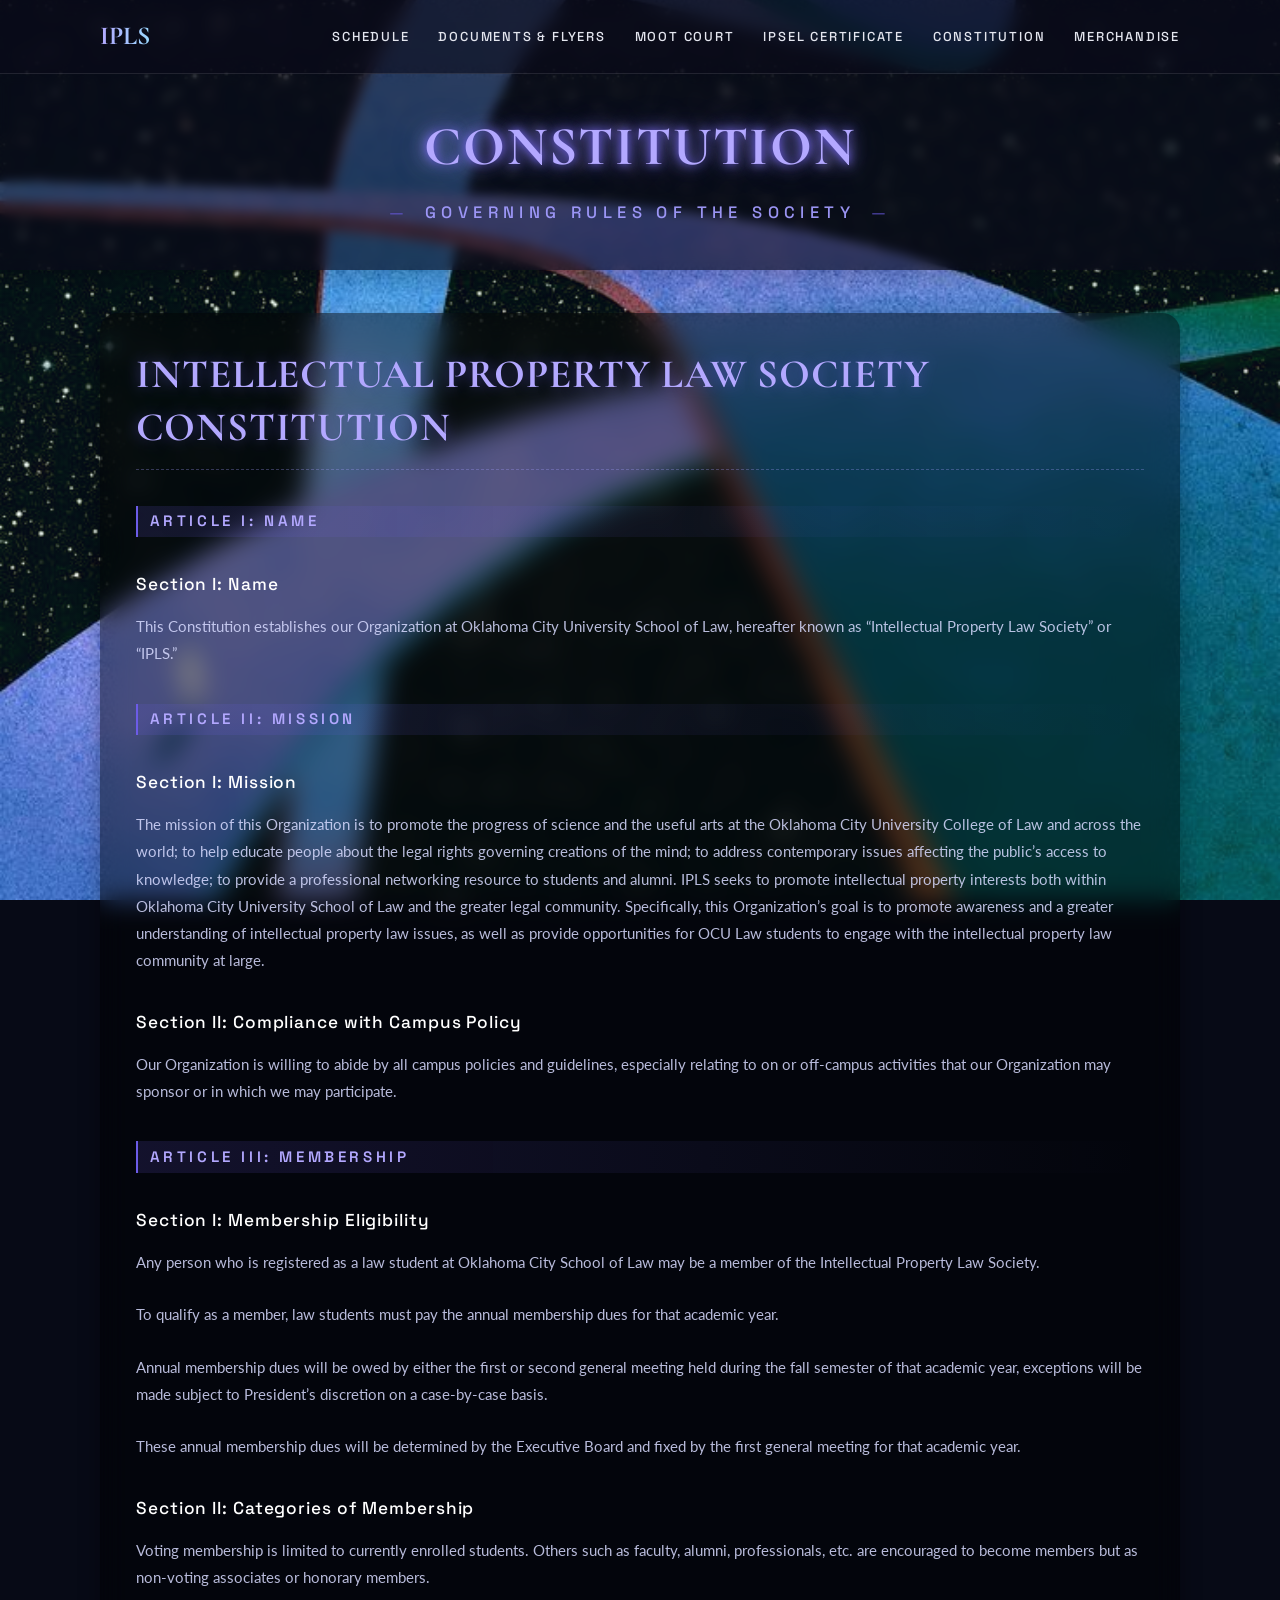
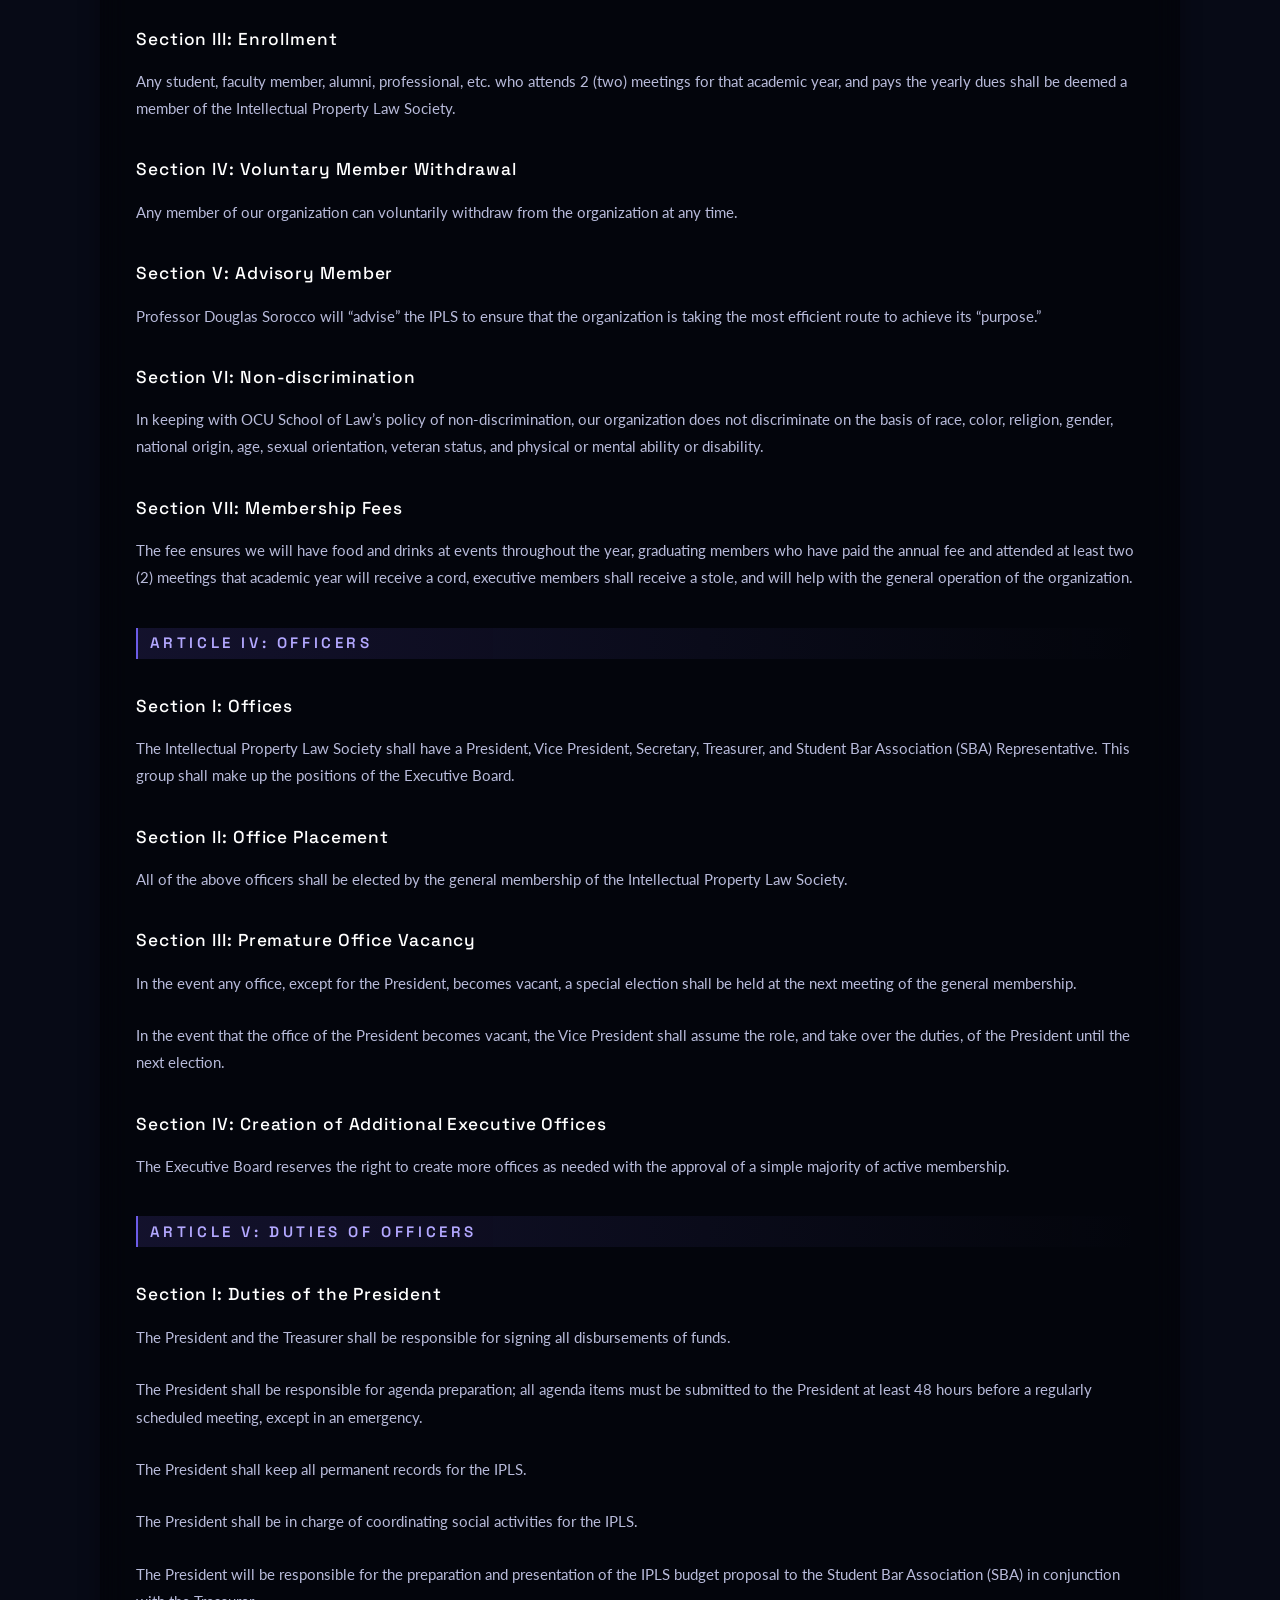
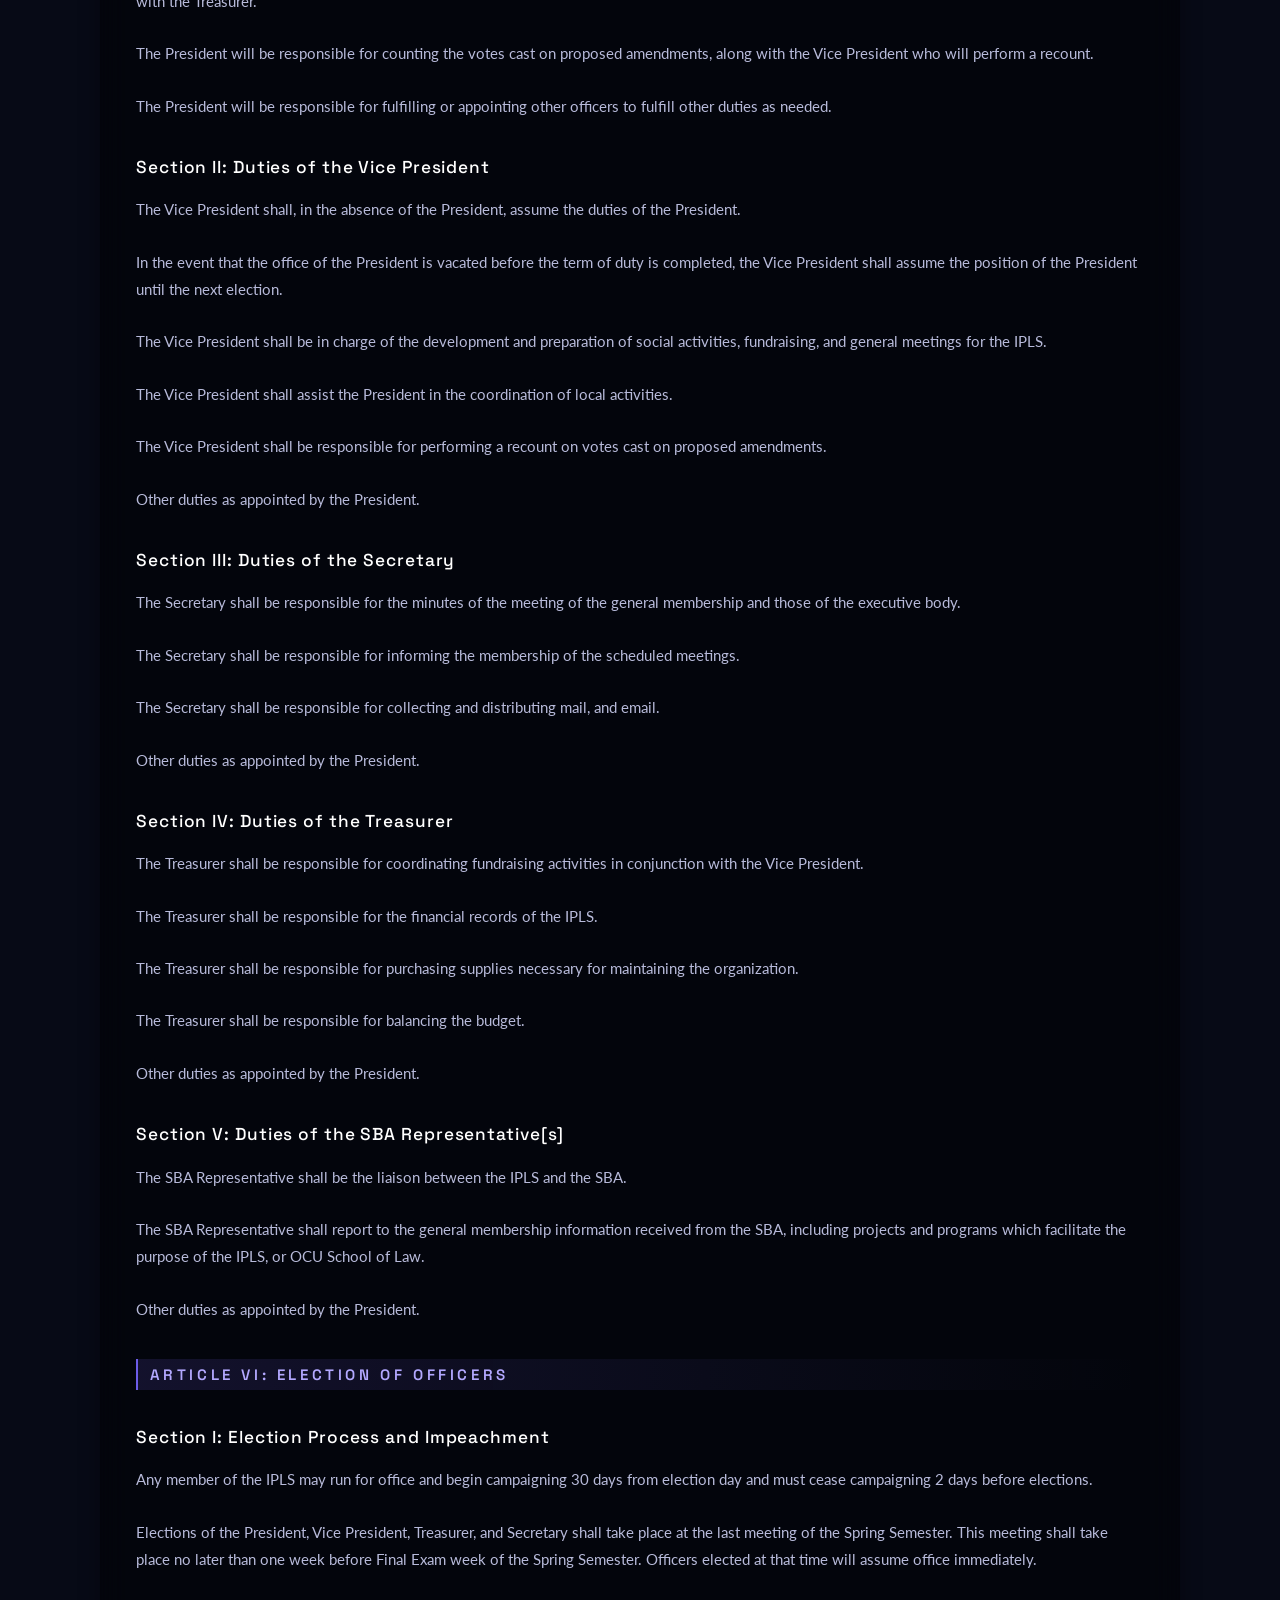
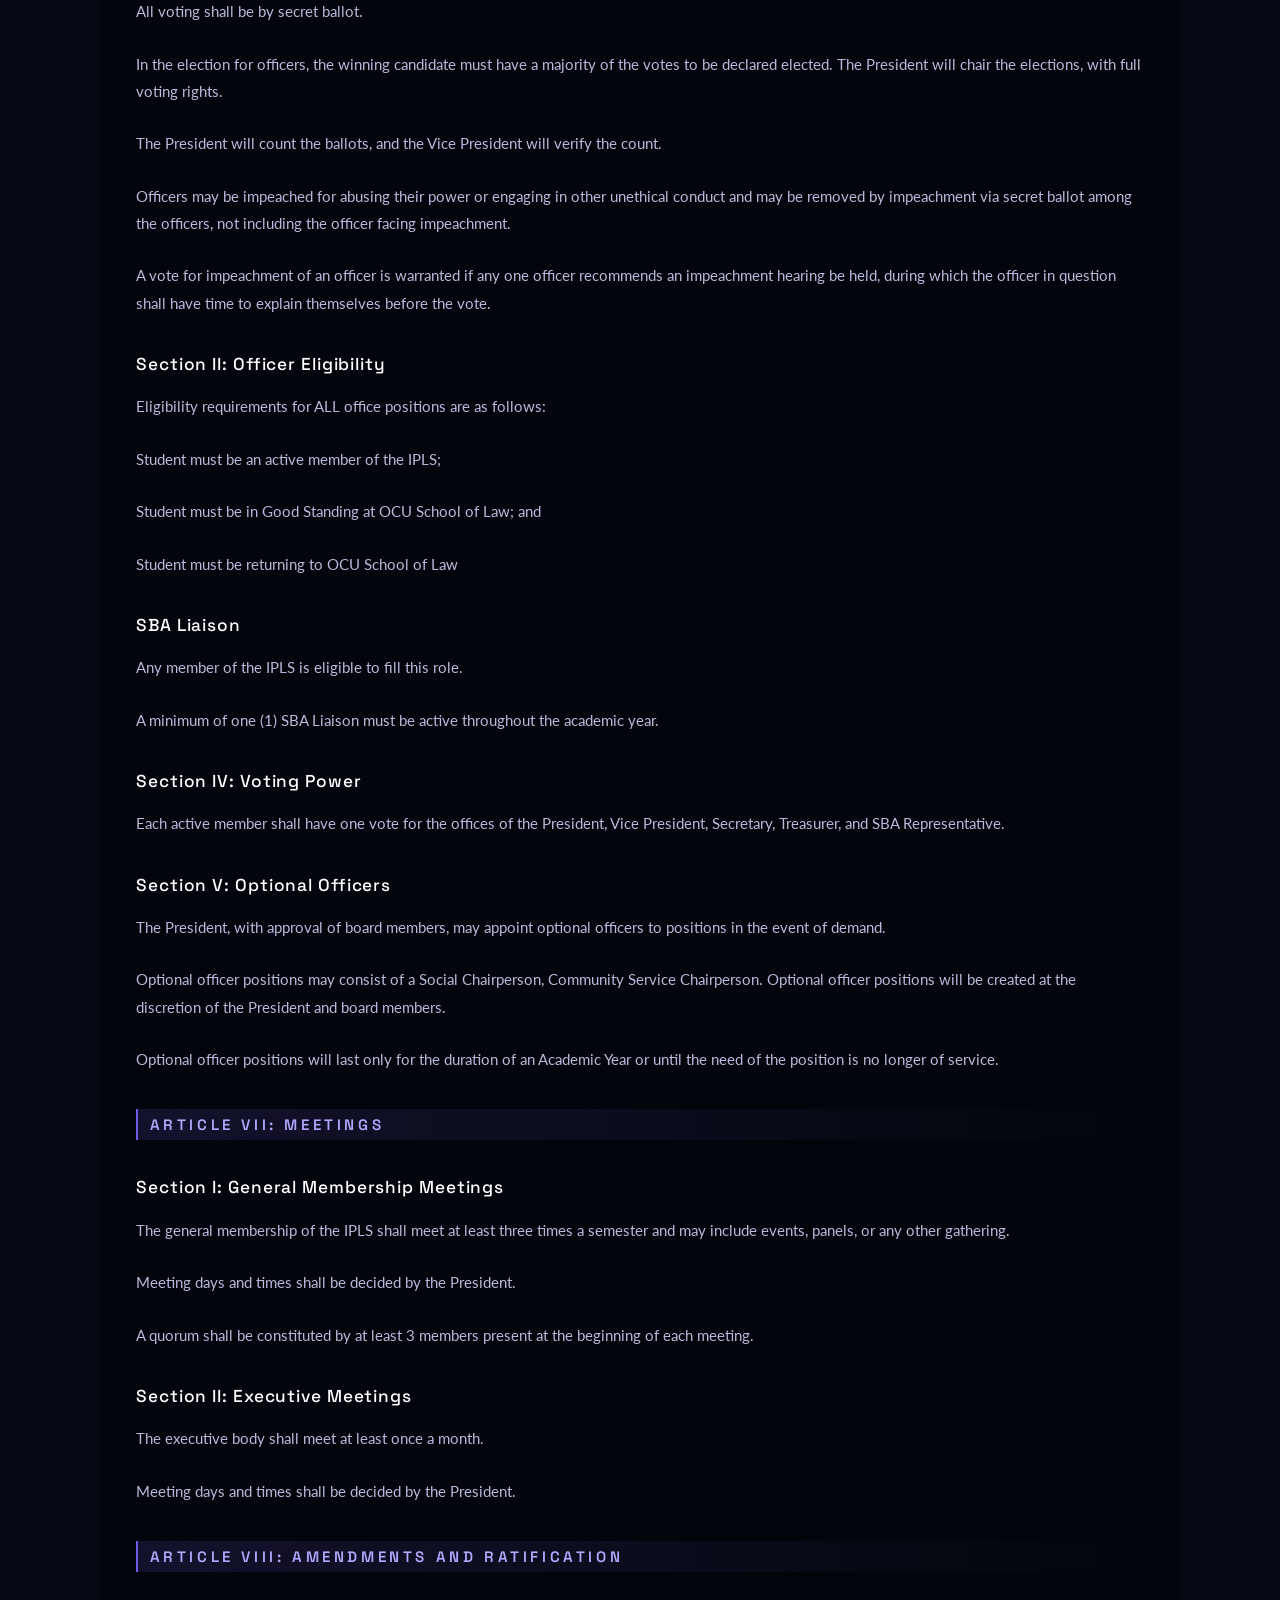
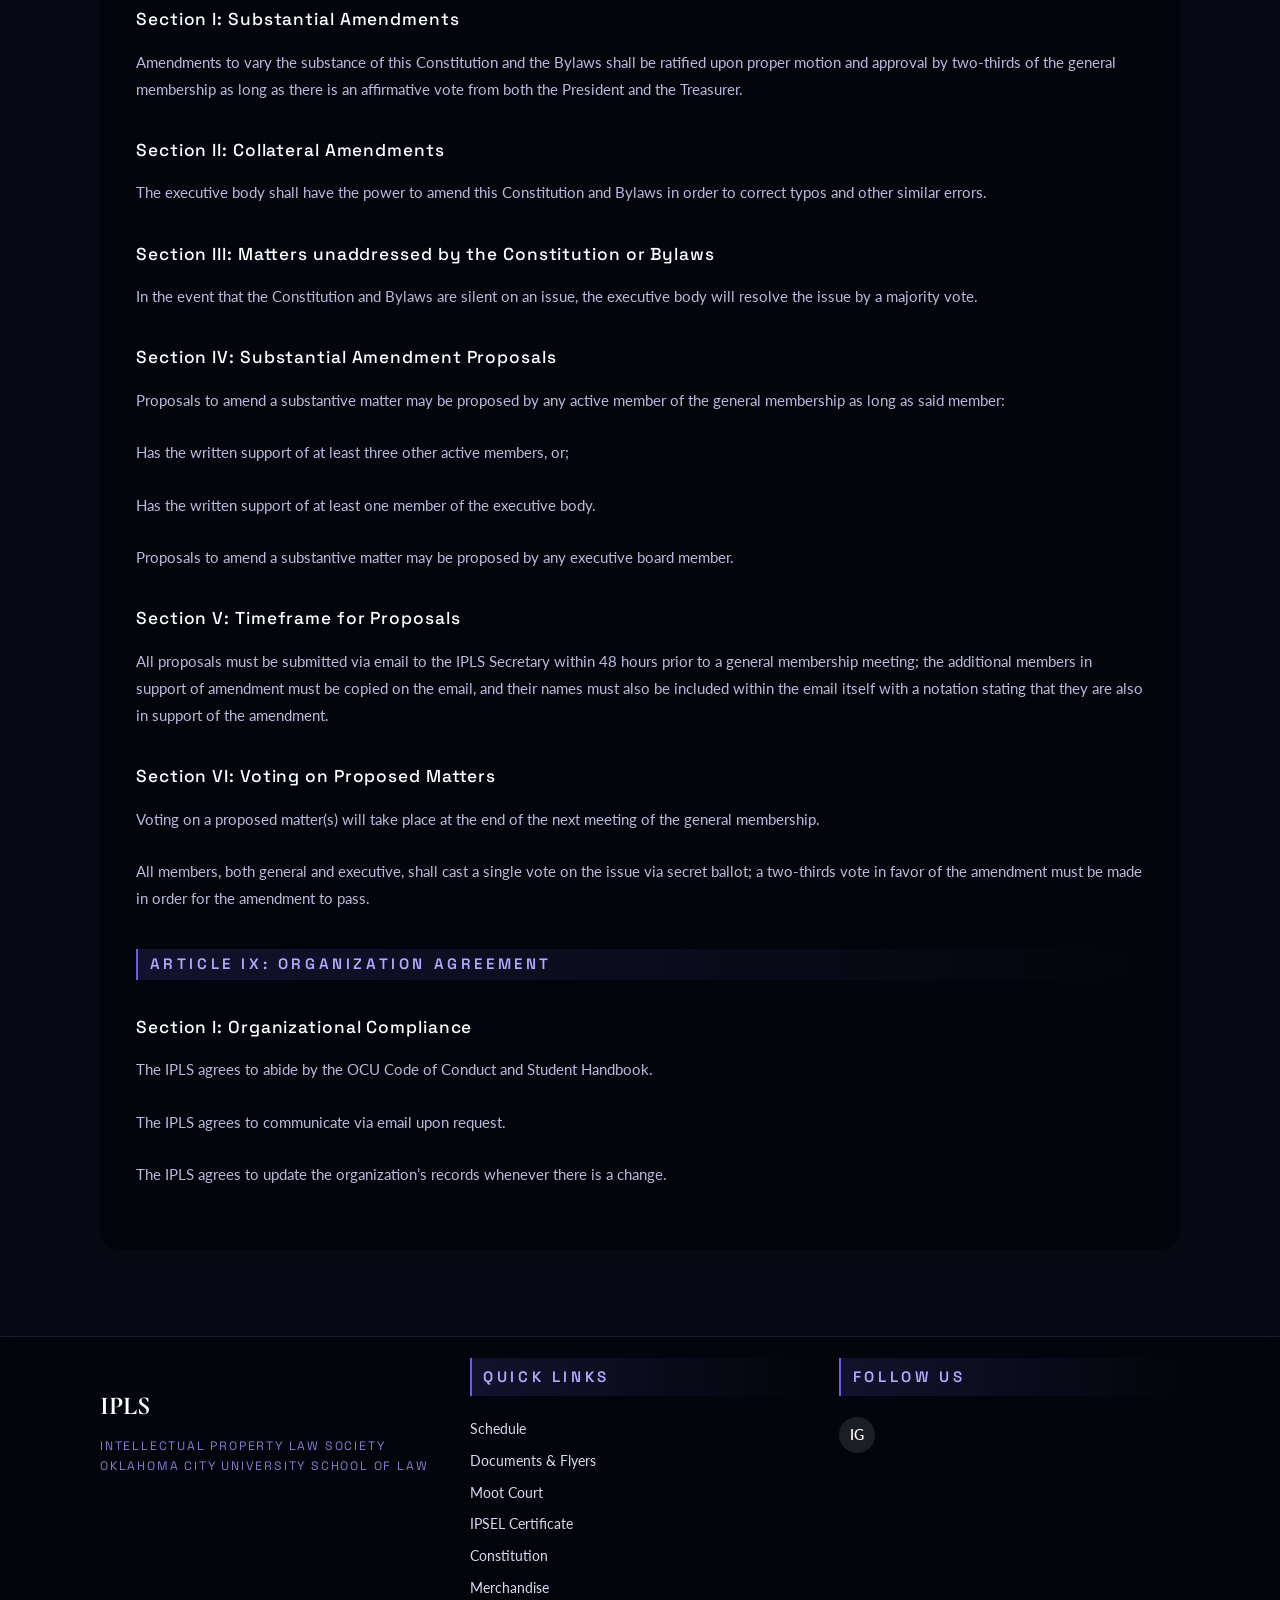
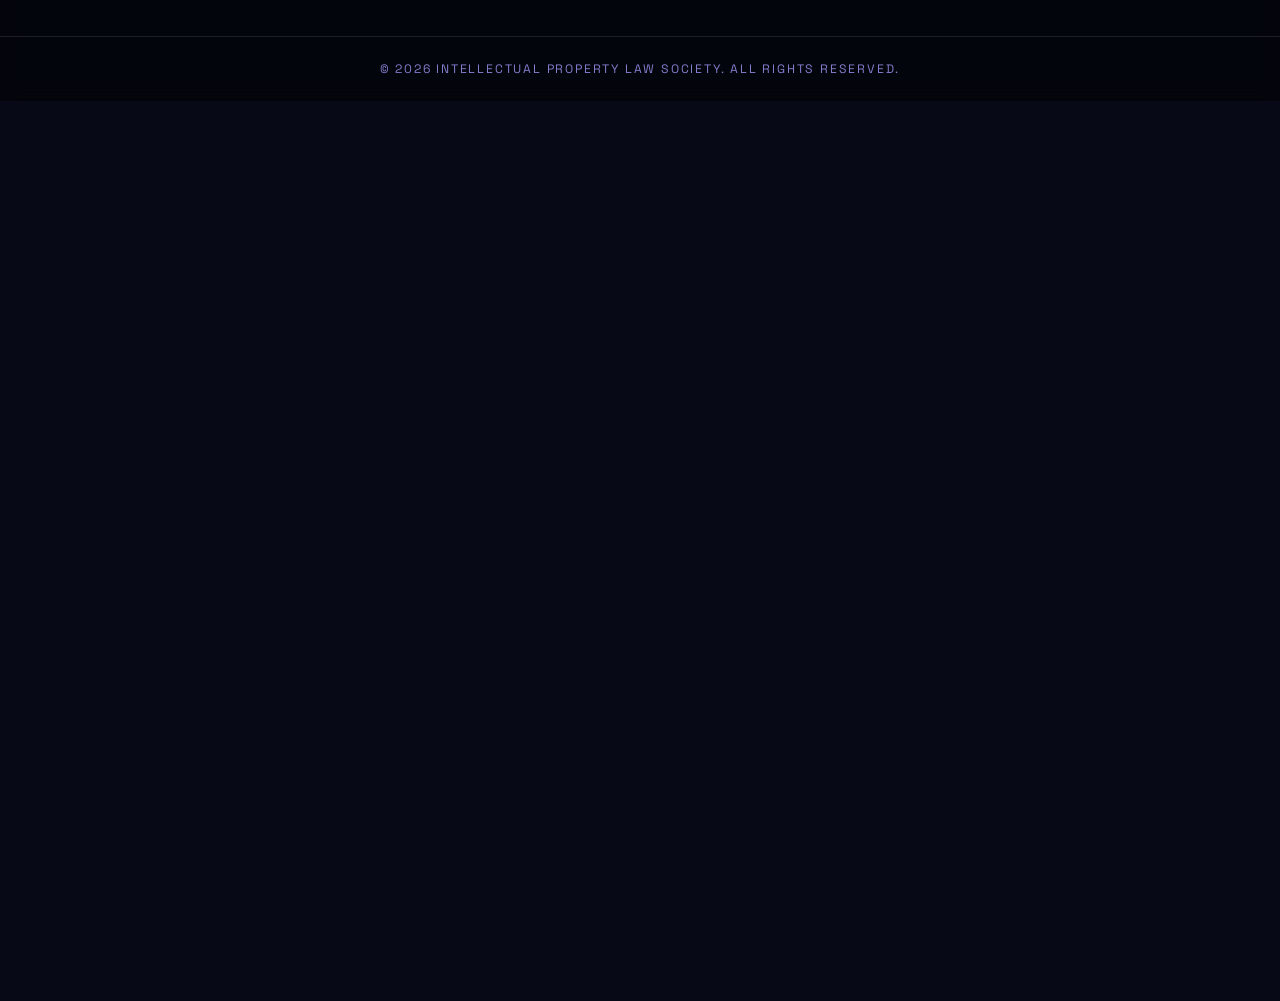
==== commit 731935a1: "Link official IPLS Instagram account across website upload 15 -- 10/15/26" ====
--- a/constitution.html
+++ b/constitution.html
@@ -47,7 +47,7 @@
 
   <!-- Layout -->
   <main class="layout">
-    <section class="card fade-in">
+    <section class="card">
       <h1>Intellectual Property Law Society Constitution</h1>
       <h2>Article I: Name</h2>
       <h3>Section I: Name</h3>
@@ -194,7 +194,7 @@
         <div class="footer-social">
           <h4>Follow Us</h4>
           <div class="social-icons">
-            <a href="[INSERT INSTAGRAM LINK HERE]" target="_blank" rel="noopener noreferrer" class="social-icon" title="Follow Us on Instagram">IG</a>
+            <a href="https://www.instagram.com/iplaw_society/" target="_blank" rel="noopener noreferrer" class="social-icon" title="Follow Us on Instagram">IG</a>
           </div>
         </div>
       </div>
--- a/assets/css/styles.css
+++ b/assets/css/styles.css
@@ -2131,4 +2131,160 @@
   .faculty-details-col {
     text-align: left;
   }
-}+}
+/* ============================================================
+   Mobile layout corrections (2026-10)
+   Prevent off-screen headings and narrow-screen overflow while
+   preserving the existing desktop design and visual theme.
+   ============================================================ */
+@media (max-width: 768px) {
+  /* Keep all box padding inside the available mobile width. */
+  .layout,
+  .layout .card,
+  .club-banner .container,
+  .board-grid,
+  .board-card,
+  .engage-section,
+  .engage-container,
+  .engage-container > *,
+  .footer-grid,
+  .advisor-grid,
+  .advisor-grid > * {
+    box-sizing: border-box;
+    min-width: 0;
+    max-width: 100%;
+  }
+
+  /* Previously forced onto one line even at phone widths. */
+  .club-banner h1 {
+    white-space: normal;
+    font-size: clamp(1.9rem, 7.5vw, 2.6rem);
+    line-height: 1.13;
+    letter-spacing: 0.04em;
+    overflow-wrap: normal;
+    padding: 0 0.5rem;
+  }
+
+  .club-banner h2 {
+    display: block;
+    box-sizing: border-box;
+    width: 100%;
+    max-width: 100%;
+    font-size: clamp(0.75rem, 3.2vw, 1.1rem);
+    letter-spacing: 0.14em;
+    line-height: 1.6;
+    padding: 0 1rem;
+    margin-top: 1rem;
+  }
+
+  /* Decorative dashes previously hung outside the mobile heading. */
+  .club-banner h2::before,
+  .club-banner h2::after {
+    display: none;
+  }
+
+  .layout .card {
+    flex: 1 1 auto;
+    width: 100%;
+  }
+
+  .card h1 {
+    white-space: normal;
+    font-size: clamp(2rem, 8vw, 2.8rem);
+  }
+
+  .card h2,
+  .board-card h3,
+  .board-card .role,
+  .board-card .mailto {
+    overflow-wrap: anywhere;
+  }
+
+  .board-grid,
+  .engage-container,
+  .footer-grid {
+    grid-template-columns: minmax(0, 1fr);
+  }
+
+  /* Override the homepage's inline 300px-minimum advisor grid. */
+  .advisor-grid {
+    grid-template-columns: minmax(0, 1fr) !important;
+  }
+
+  /* Override the inline 'white-space: nowrap' on the legal citation. */
+  .advisor-grid .board-card .role {
+    white-space: normal !important;
+    overflow-wrap: anywhere;
+  }
+
+  .board-card .chip {
+    max-width: 100%;
+    box-sizing: border-box;
+    white-space: normal;
+    overflow-wrap: anywhere;
+  }
+
+  .card-contact-row {
+    flex-wrap: wrap;
+  }
+}
+
+
+/* ============================================================
+   Mobile background correction (2026-10)
+   iOS Safari may size fixed BODY backgrounds against the full,
+   very tall document instead of the screen. Render the original
+   Cosmic Highways artwork in a viewport-fixed layer on mobile.
+   Desktop background and all content styles stay unchanged.
+   ============================================================ */
+@media (max-width: 768px) {
+  body {
+    /* Keep the fallback color while preventing the page-sized image
+       from being painted a second time. */
+    background: #070a16;
+    background-attachment: scroll;
+    background-blend-mode: normal;
+    animation: none;
+    isolation: isolate;
+  }
+
+  body::before {
+    content: "";
+    position: fixed;
+    inset: 0;
+    z-index: -1;
+    pointer-events: none;
+    background-image:
+      linear-gradient(rgba(5, 10, 25, 0.85), rgba(5, 10, 25, 0.85)),
+      url("../images/backgrounds/Cosmic-Highways.jpg");
+    background-position: center center;
+    background-size: cover;
+    background-repeat: no-repeat;
+    background-blend-mode: lighten;
+  }
+}
+
+/* ============================================================
+   Desktop default visual scale (2026-10)
+   Match the preferred Firefox 90% desktop view site-wide.
+   Applies only to desktop-width screens; phone/tablet layouts
+   and the mobile background correction remain unchanged.
+   This changes the website rendering, not the browser zoom UI.
+   ============================================================ */
+@media screen and (min-width: 1024px) {
+  html {
+    zoom: 90%;
+  }
+}
+
+/* At narrower desktop widths, let long titles wrap naturally. */
+@media screen and (min-width: 1024px) and (max-width: 1399px) {
+  .card h1 { white-space: normal; }
+}
+
+/* Keep the desktop navigation usable in smaller laptop windows. */
+@media screen and (min-width: 1024px) and (max-width: 1199px) {
+  .club-banner h1 { white-space: normal; }
+  .nav-links { gap: 1rem; }
+  .nav-links a { font-size: 0.8rem; letter-spacing: 1.5px; }
+}
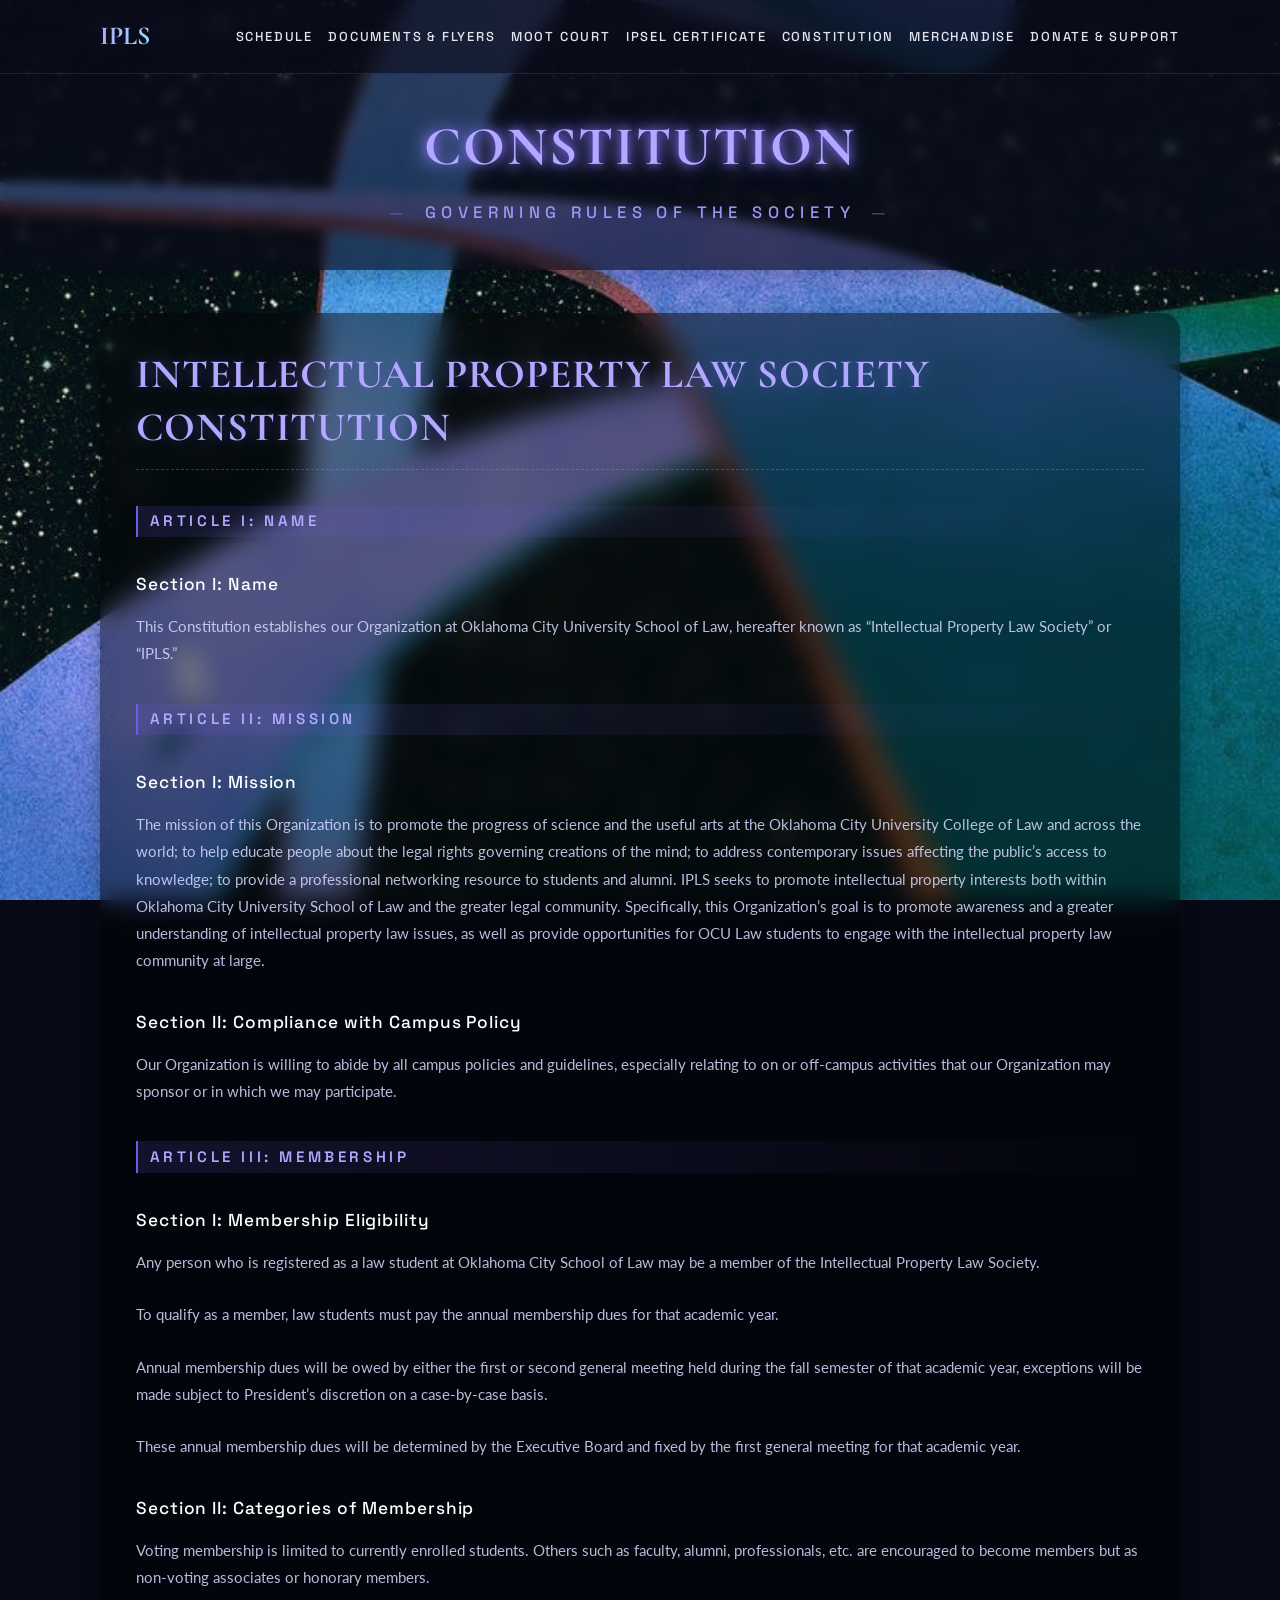
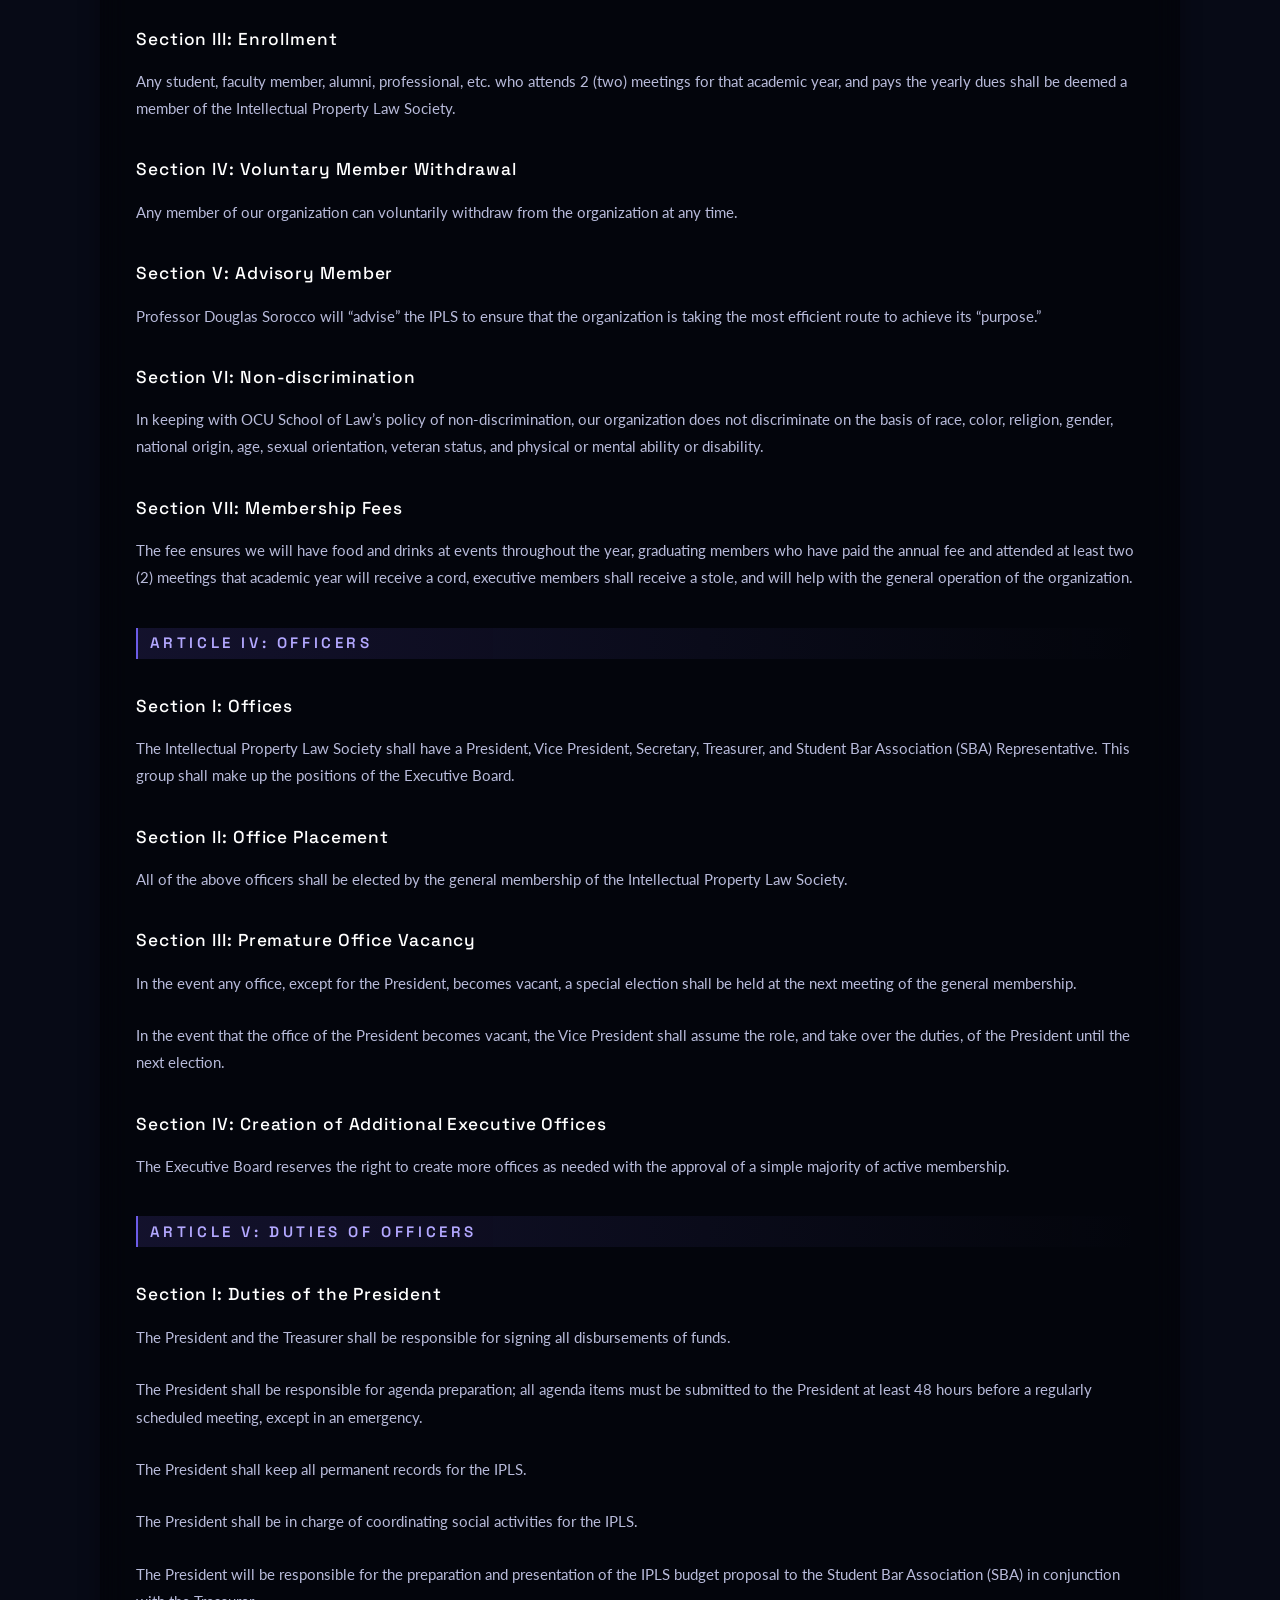
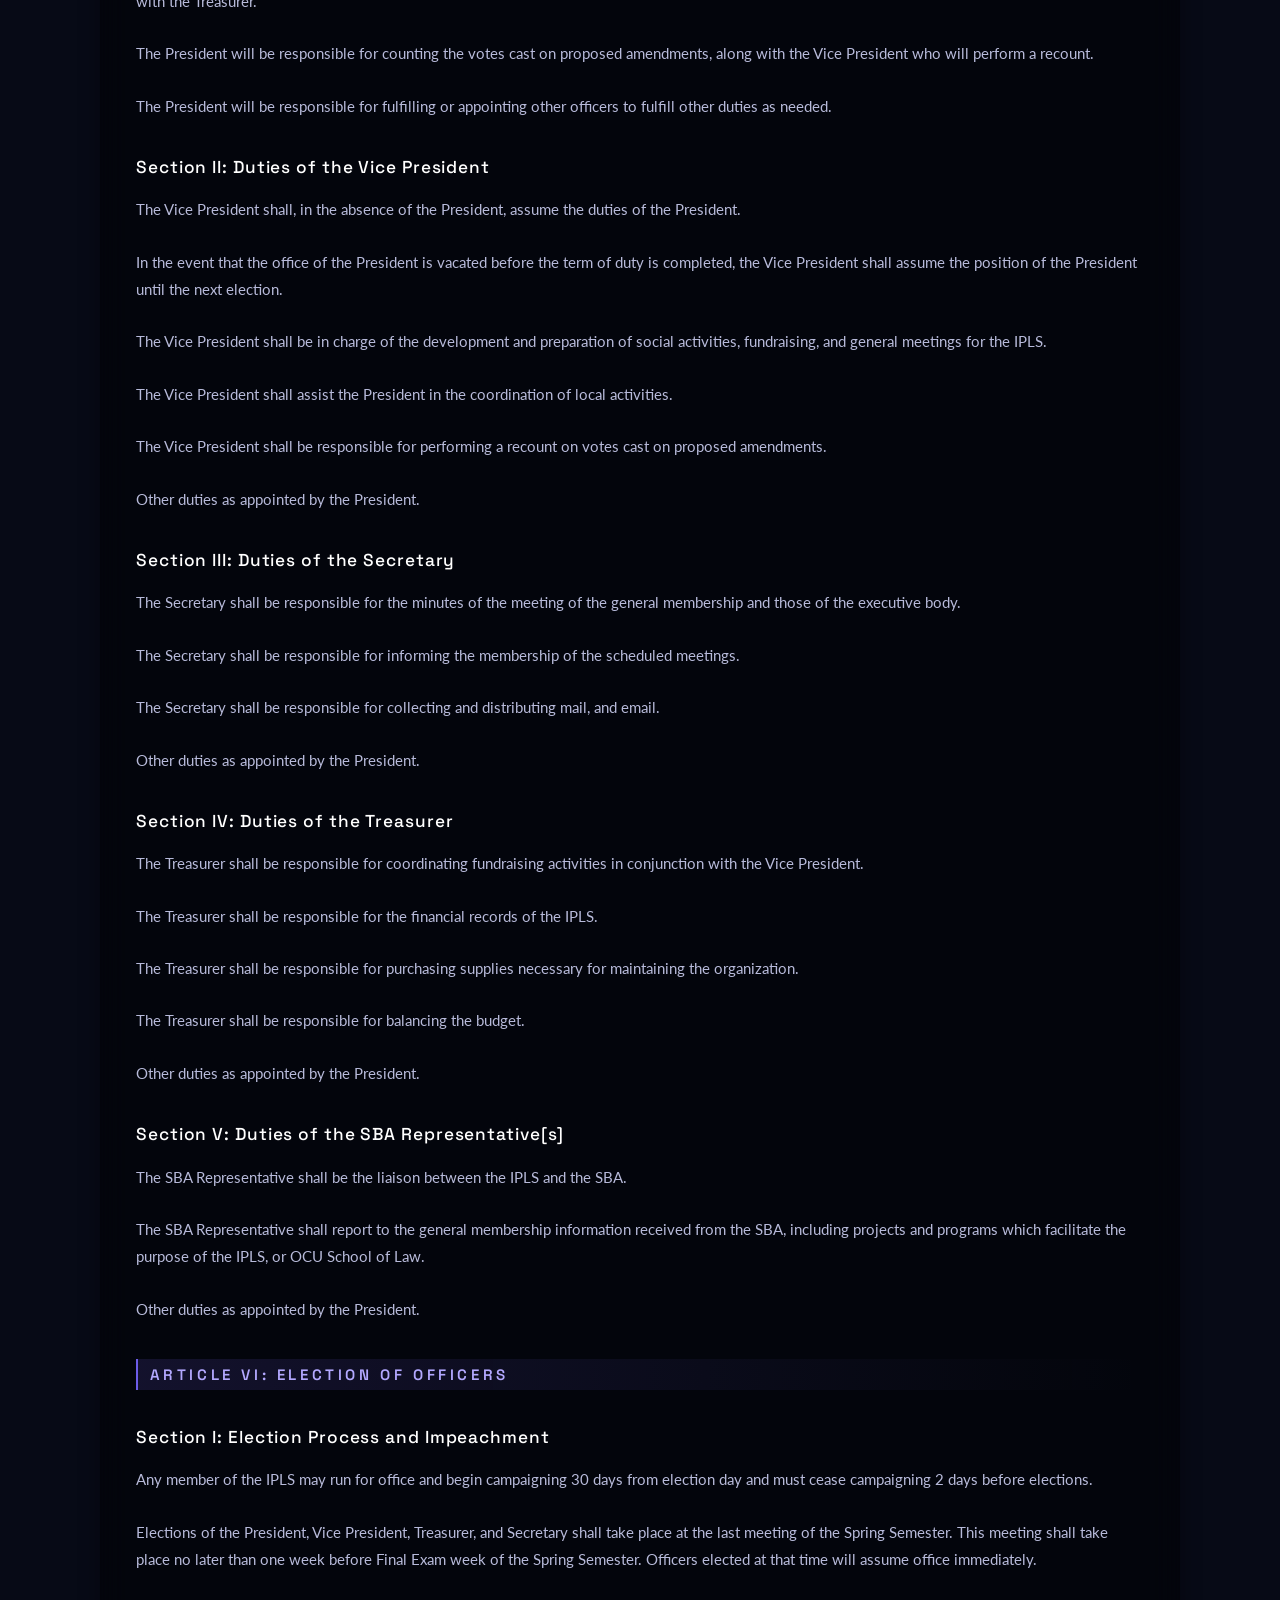
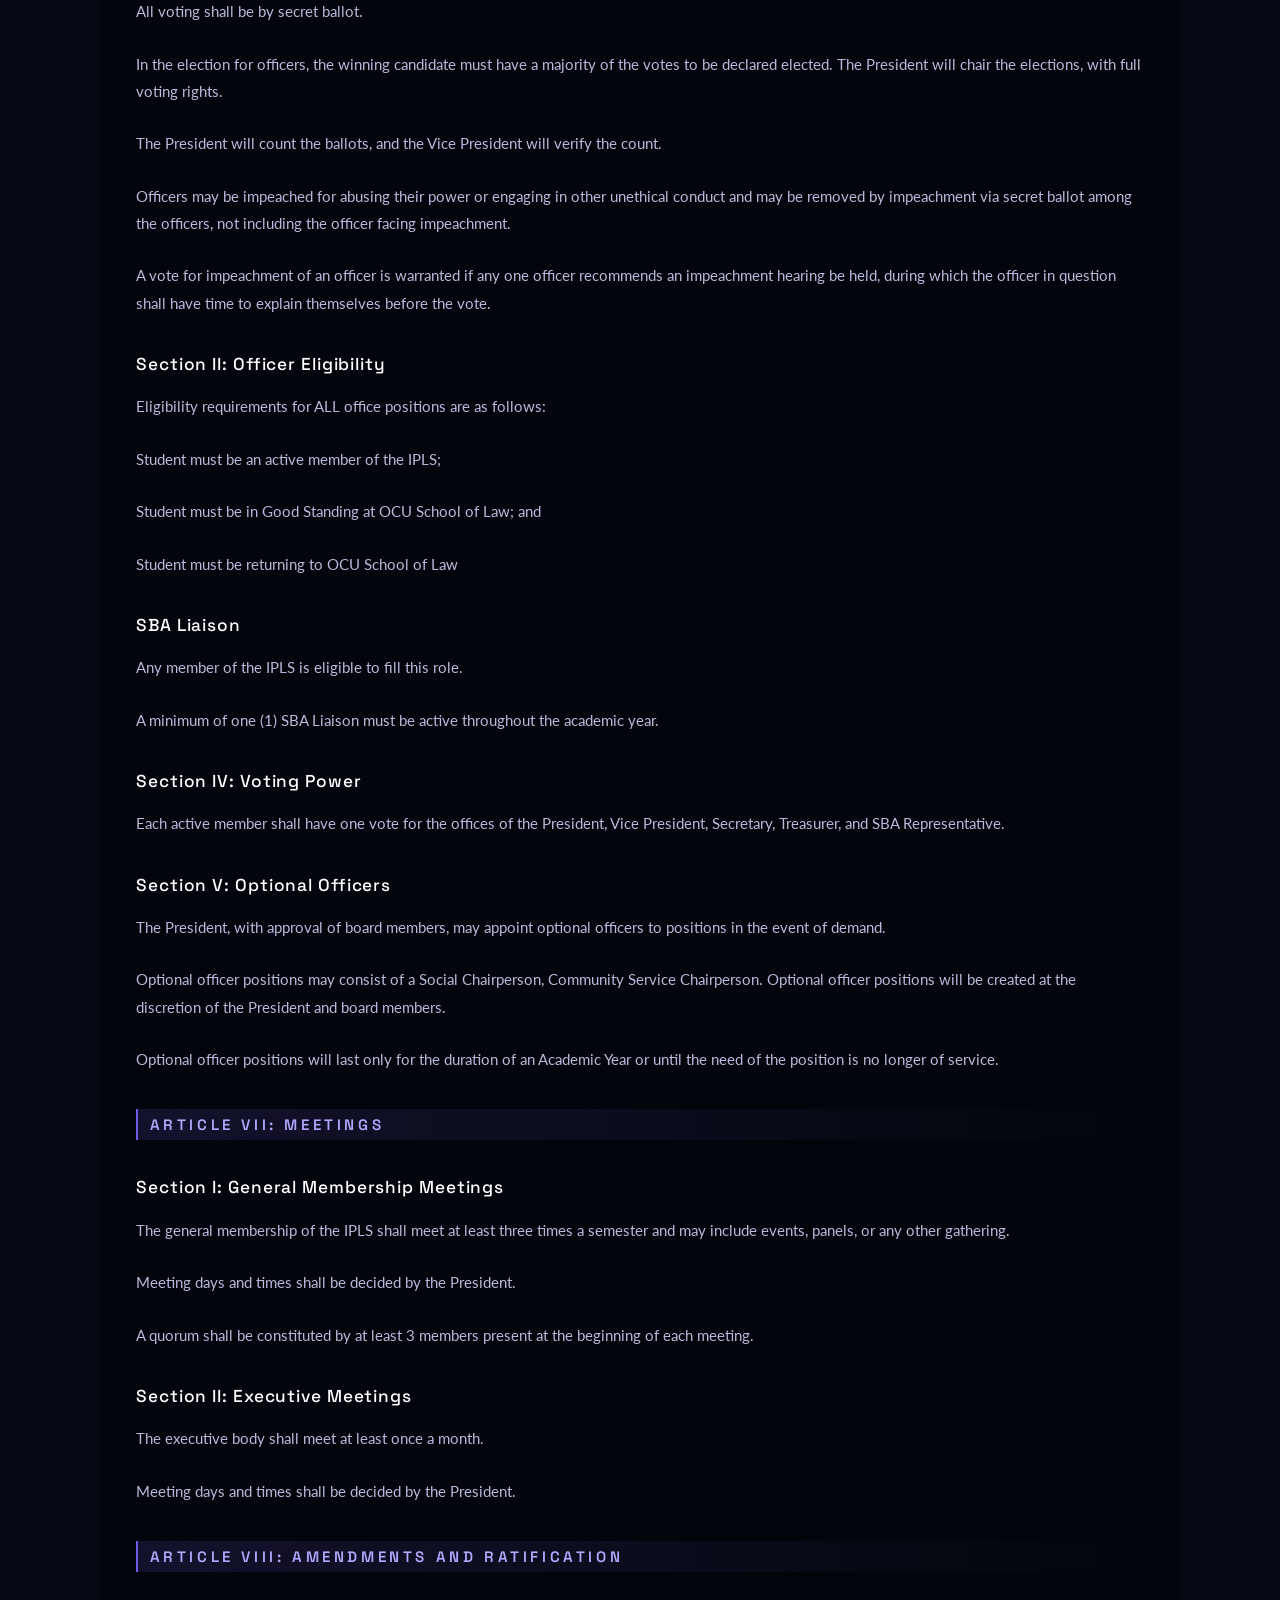
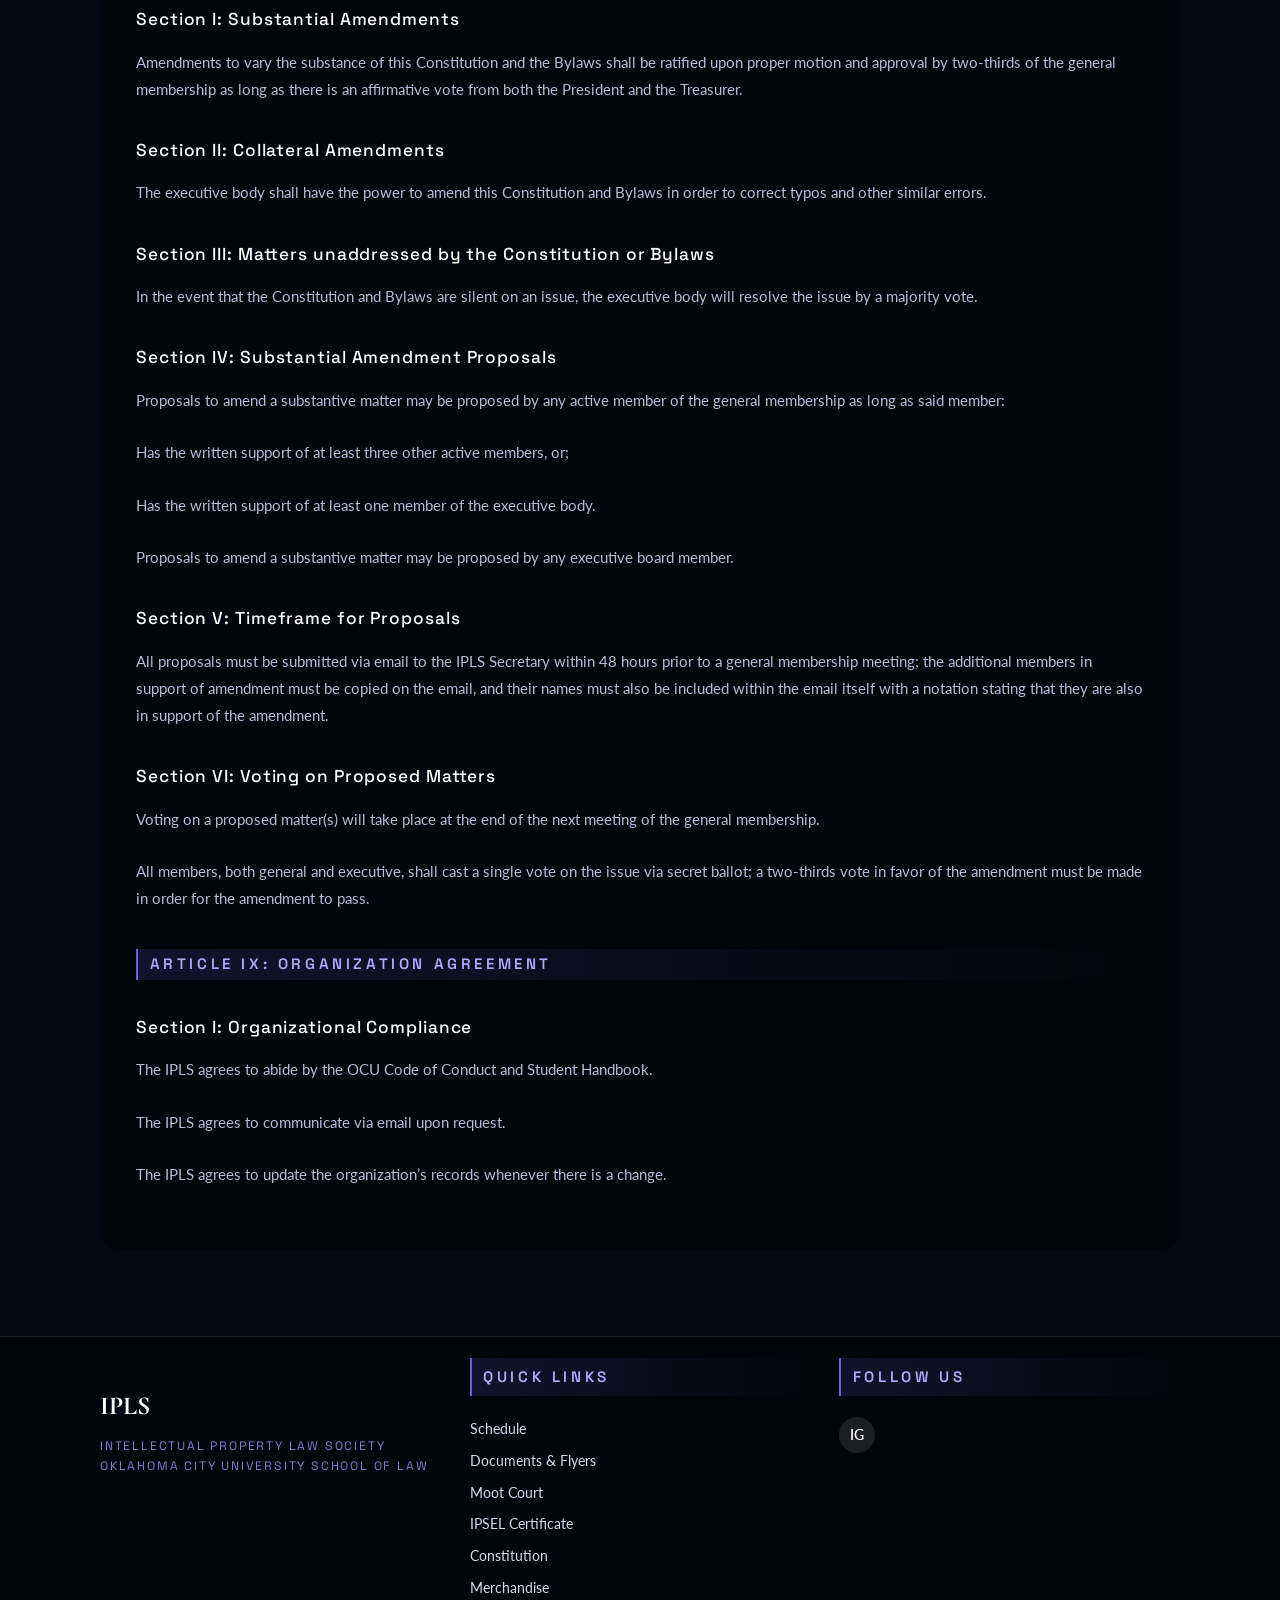
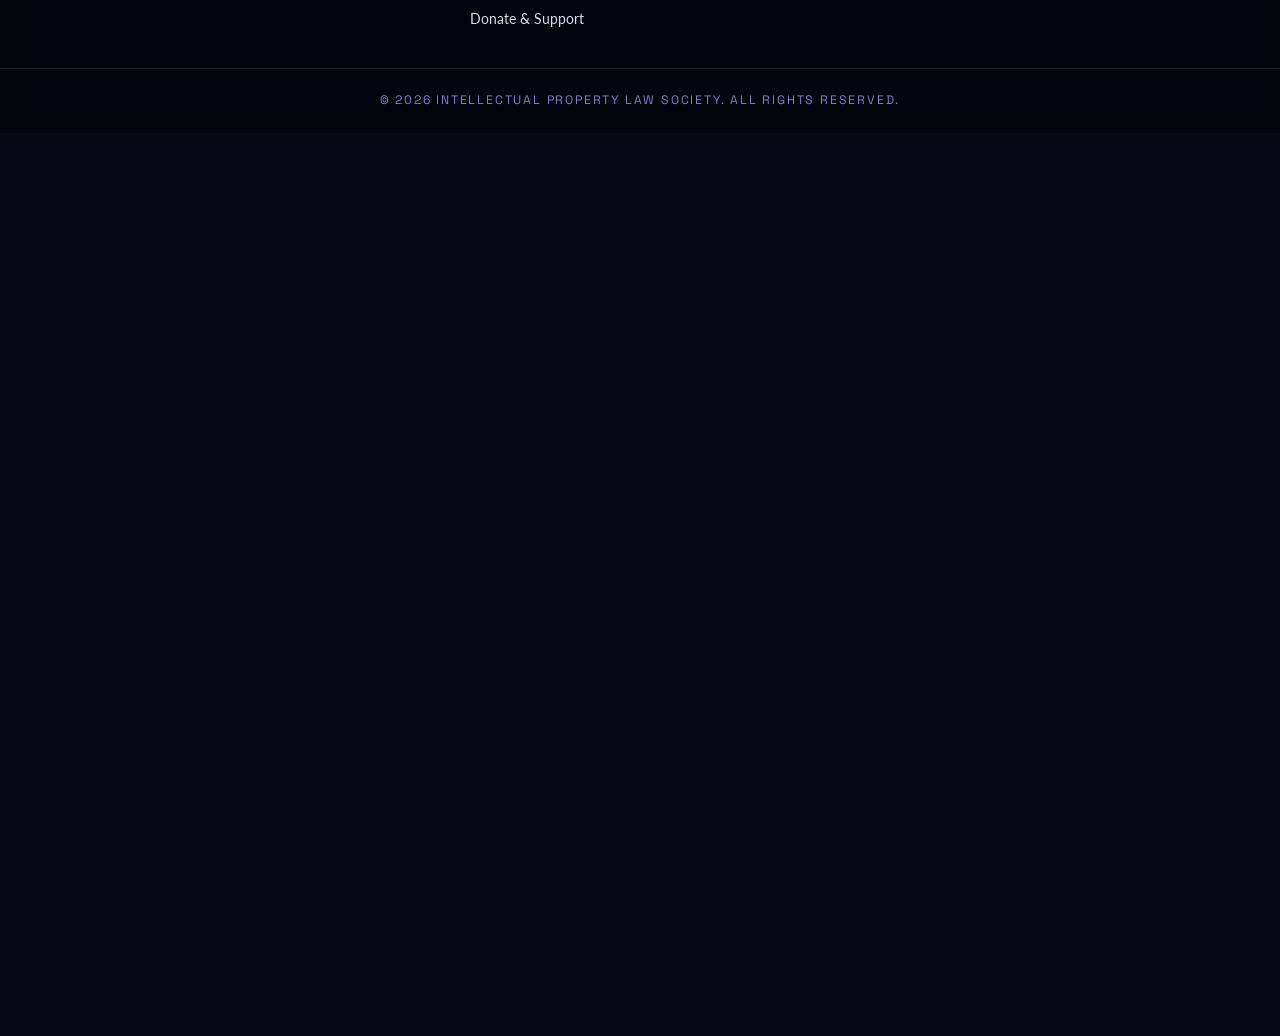
==== commit 70f8c9a1: "Add IPLS Donate and Support page Addition -- 10/29/26" ====
--- a/constitution.html
+++ b/constitution.html
@@ -30,6 +30,7 @@
         <li><a href="ipsel.html">IPSEL Certificate</a></li>
         <li><a href="constitution.html" class="active">Constitution</a></li>
         <li><a href="merchandise.html">Merchandise</a></li>
+        <li><a href="donate.html">Donate &amp; Support</a></li>
       </ul>
     </div>
   </nav>
@@ -189,6 +190,7 @@
             <li><a href="ipsel.html">IPSEL Certificate</a></li>
             <li><a href="constitution.html">Constitution</a></li>
             <li><a href="merchandise.html">Merchandise</a></li>
+            <li><a href="donate.html">Donate &amp; Support</a></li>
           </ul>
         </div>
         <div class="footer-social">
--- a/assets/css/styles.css
+++ b/assets/css/styles.css
@@ -2288,3 +2288,182 @@
   .nav-links { gap: 1rem; }
   .nav-links a { font-size: 0.8rem; letter-spacing: 1.5px; }
 }
+
+/* ==========================================================================
+   Donation & Support Page Dedicated Styles
+   ========================================================================== */
+
+/* Impact Grid */
+.impact-grid {
+  display: grid;
+  grid-template-columns: repeat(auto-fit, minmax(280px, 1fr));
+  gap: 1.5rem;
+  margin: 1.5rem 0 2rem 0;
+}
+
+.impact-card {
+  background: rgba(13, 18, 36, 0.75);
+  border: 1px solid rgba(162, 155, 254, 0.25);
+  border-radius: 1rem;
+  padding: 1.5rem;
+  box-shadow: 0 6px 20px rgba(0, 0, 0, 0.3);
+  transition: transform 0.25s ease, border-color 0.25s ease, box-shadow 0.25s ease;
+  display: flex;
+  flex-direction: column;
+}
+
+.impact-card:hover {
+  transform: translateY(-3px);
+  border-color: rgba(250, 171, 31, 0.5);
+  box-shadow: 0 10px 25px rgba(108, 92, 231, 0.25);
+}
+
+.impact-card h3 {
+  font-family: 'Space Grotesk', sans-serif;
+  color: #faab1f;
+  font-size: 1.25rem;
+  margin: 0 0 0.6rem 0;
+}
+
+.impact-card p {
+  color: #c0c6f0;
+  font-size: 0.92rem;
+  line-height: 1.5;
+  margin: 0 0 0.75rem 0;
+}
+
+.impact-card ul {
+  padding-left: 1.2rem;
+  margin: 0;
+  color: #d8dbff;
+  font-size: 0.88rem;
+  line-height: 1.6;
+}
+
+.impact-card li {
+  margin-bottom: 0.4rem;
+}
+
+/* Giving Tiers Grid */
+.donation-tiers-grid {
+  display: grid;
+  grid-template-columns: repeat(auto-fit, minmax(130px, 1fr));
+  gap: 0.85rem;
+  margin-bottom: 1rem;
+}
+
+.tier-btn {
+  background: rgba(10, 15, 30, 0.75);
+  border: 1.5px solid rgba(162, 155, 254, 0.3);
+  border-radius: 12px;
+  padding: 0.85rem 0.6rem;
+  cursor: pointer;
+  display: flex;
+  flex-direction: column;
+  align-items: center;
+  justify-content: center;
+  gap: 0.3rem;
+  transition: all 0.2s ease;
+  color: #fff;
+  user-select: none;
+}
+
+.tier-btn:hover {
+  background: rgba(108, 92, 231, 0.25);
+  border-color: #a29bfe;
+  transform: translateY(-2px);
+}
+
+.tier-btn.active {
+  background: linear-gradient(135deg, rgba(108, 92, 231, 0.6), rgba(72, 52, 212, 0.75));
+  border-color: #faab1f;
+  box-shadow: 0 0 15px rgba(250, 171, 31, 0.35);
+  transform: translateY(-2px);
+}
+
+.tier-amount {
+  font-family: 'Space Grotesk', sans-serif;
+  font-size: 1.4rem;
+  font-weight: 700;
+  color: #faab1f;
+}
+
+.tier-btn.active .tier-amount {
+  color: #ffd6ff;
+}
+
+.tier-desc {
+  font-size: 0.82rem;
+  color: #c0c6f0;
+  text-transform: uppercase;
+  letter-spacing: 0.5px;
+  font-weight: 600;
+}
+
+.custom-amount-wrap {
+  position: relative;
+  display: flex;
+  align-items: center;
+}
+
+.currency-prefix {
+  position: absolute;
+  left: 0.85rem;
+  color: #a29bfe;
+  font-weight: 700;
+  font-size: 1.05rem;
+  pointer-events: none;
+}
+
+.custom-amount-wrap input {
+  padding-left: 1.85rem !important;
+  font-size: 1rem;
+  font-weight: 600;
+  color: #faab1f !important;
+}
+
+/* Donation page: phone-safe layout and controls. */
+@media (max-width: 768px) {
+  .impact-grid { grid-template-columns: minmax(0,1fr); }
+  .impact-card, .donation-tiers-grid, .form-grid { min-width: 0; max-width: 100%; }
+  .donation-tiers-grid { grid-template-columns: repeat(2, minmax(0,1fr)); }
+  #donationForm select, #donationForm input, #donationForm textarea { max-width:100%; box-sizing:border-box; }
+  #donationConfirmModal .modal-content { width: 100%; max-width: 100%; box-sizing: border-box; padding: 1.15rem; }
+  #donationConfirmModal .modal-header h2 { font-size: clamp(1.1rem, 4.6vw, 1.4rem); overflow-wrap:anywhere; }
+  #donationConfirmModal .modal-close { flex: 0 0 auto; margin-left:0.5rem; }
+}
+@media (max-width: 360px) {
+  .donation-tiers-grid { grid-template-columns: minmax(0,1fr); }
+}
+/* Fit the eighth desktop nav link without changing the mobile menu. */
+@media (min-width: 769px) and (max-width: 1199px) {
+  .nav-links { gap: 0.7rem; }
+  .nav-links a { font-size: 0.78rem; letter-spacing: 0.065em; white-space:nowrap; }
+}
+@media (min-width: 1200px) {
+  .nav-links { gap: 1.05rem; }
+  .nav-links a { white-space: nowrap; }
+}
+
+/* Donation navigation: accommodate eighth link on tablet-sized screens.
+   Desktop 1024px+ and established phone navigation remain unchanged. */
+@media screen and (min-width: 769px) and (max-width: 1023px) {
+  .hamburger { display: flex; }
+  .nav-links {
+    position: absolute;
+    top: 100%;
+    left: 0;
+    width: 100%;
+    background: rgba(10, 10, 25, 0.95);
+    flex-direction: column;
+    align-items: center;
+    padding: 1rem 0;
+    gap: 1.5rem;
+    clip-path: inset(0 0 100% 0);
+    transition: clip-path 0.4s ease-in-out;
+  }
+  .nav-links.active { clip-path: inset(0 0 0 0); }
+  .hamburger.active span:nth-child(1) { transform: rotate(45deg) translate(5px, 5px); }
+  .hamburger.active span:nth-child(2) { opacity: 0; }
+  .hamburger.active span:nth-child(3) { transform: rotate(-45deg) translate(6px, -6px); }
+}
